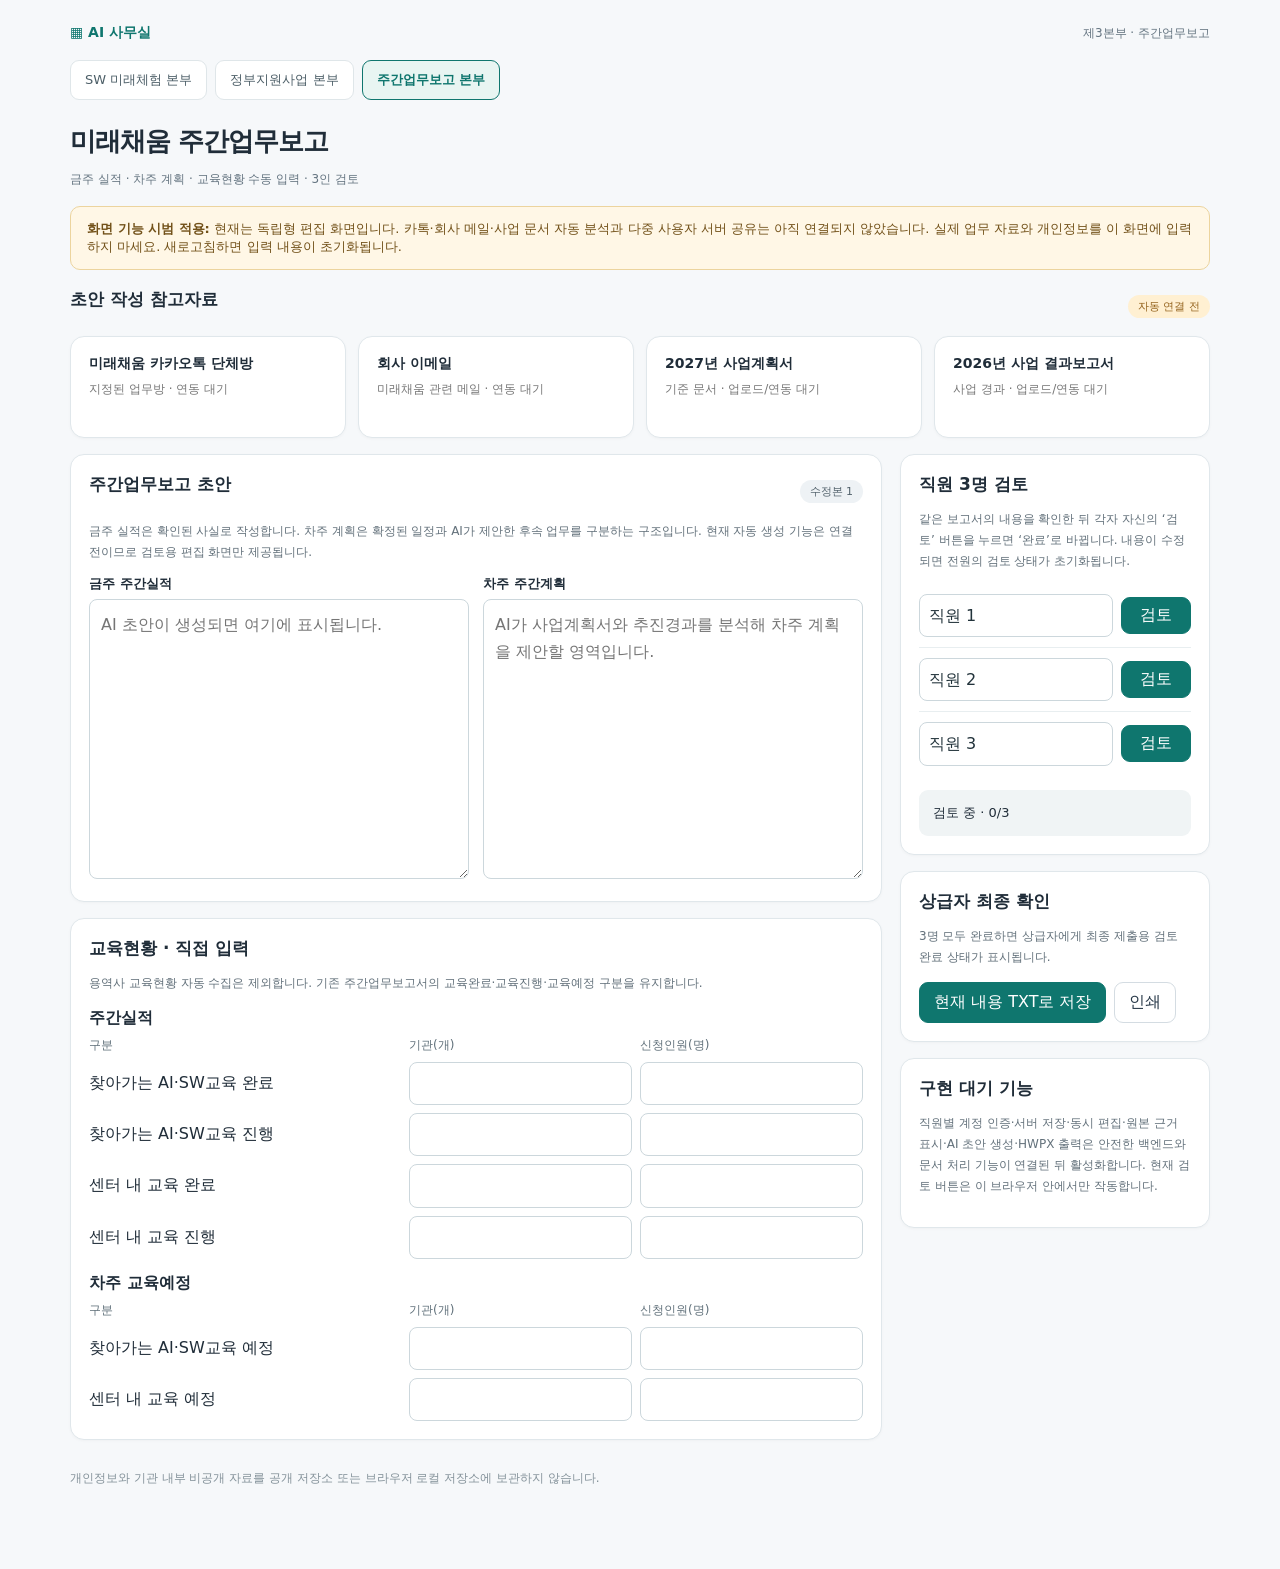
==== weekly-report.html @ 8b521c17 "feat: add isolated weekly reporting division UI with editable draft manual education data and three " ====
<!doctype html>
<html lang="ko"><head><meta charset="utf-8"><meta name="viewport" content="width=device-width,initial-scale=1">
<title>미래채움 주간업무보고 | AI 사무실</title><meta name="robots" content="noindex">
<style>
:root{font-family:system-ui,"Malgun Gothic",sans-serif;color:#202d39;background:#f6f8fa}
*{box-sizing:border-box}body{margin:0}a{color:#11675c;text-decoration:none}button,input,textarea{font:inherit}button{cursor:pointer;border:1px solid #d4dce2;border-radius:9px;padding:9px 14px;background:white;color:#263747}button:hover{border-color:#0f766e}button:disabled{opacity:.45;cursor:not-allowed}.primary{background:#0f766e;color:white;border-color:#0f766e}.wrap{max-width:1180px;margin:auto;padding:24px 20px 70px}.top{display:flex;justify-content:space-between;gap:12px;align-items:center}.brand{font-size:14px;font-weight:800;color:#0f766e}.sub{font-size:12px;color:#647480}.nav{display:flex;gap:8px;flex-wrap:wrap;margin:18px 0 24px}.nav a{padding:10px 14px;border:1px solid #dfe6e9;background:white;border-radius:9px;color:#4c5e67;font-size:13px}.nav a.active{background:#e8f5f2;border-color:#0f766e;color:#0f766e;font-weight:750}h1{font-size:26px;letter-spacing:-.04em;margin:12px 0 5px}h2{font-size:17px;margin:0 0 13px}h3{font-size:14px;margin:0 0 8px}.notice{background:#fff7e6;border:1px solid #ecd49e;padding:13px 16px;border-radius:10px;margin:18px 0;font-size:13px;color:#725119}.cards{display:grid;grid-template-columns:repeat(4,1fr);gap:12px}.card{background:#fff;border:1px solid #e0e7eb;border-radius:14px;padding:18px;margin-bottom:16px;box-shadow:0 1px 3px #15252f08}.source{min-height:102px}.source b{font-size:14px;display:block}.source span{display:block;margin:8px 0 0;color:#777;font-size:12px}.tag{border-radius:99px;font-size:11px;padding:4px 10px;background:#eef2f5;color:#52616b}.tag.wait{background:#fff0d2;color:#94631d}.tag.done{background:#dcf3e8;color:#096742}.title-row{display:flex;align-items:center;justify-content:space-between;gap:10px;margin-bottom:12px}.columns{display:grid;grid-template-columns:minmax(0,1fr) 310px;gap:18px}.editor{display:grid;grid-template-columns:1fr 1fr;gap:14px}.editor label{font-size:13px;font-weight:700;display:block;margin-bottom:6px}.editor textarea{min-height:280px}.editor textarea,.education input,.members input{width:100%;border:1px solid #ccd7dc;background:#fff;border-radius:8px;padding:11px;resize:vertical;color:#22333b;line-height:1.7}.editor textarea:focus,.education input:focus,.members input:focus{outline:2px solid #85c6b8;border-color:#0f766e}.edu-grid{display:grid;grid-template-columns:1.4fr 1fr 1fr;gap:8px;align-items:center}.edu-grid label{font-size:12px;color:#60707a}.education input{padding:7px 9px}.edu-title{font-weight:700;margin:14px 0 8px}.member{display:grid;grid-template-columns:1fr 70px;gap:8px;align-items:center;padding:10px 0;border-bottom:1px solid #e8eef0}.member:last-child{border:0}.member input{padding:7px 9px}.member button{padding:7px 4px}.stat{padding:14px;background:#f0f4f5;border-radius:9px;font-size:13px;margin-top:14px}.stat.done{background:#e6f5ed;color:#096742}.help{font-size:12px;color:#63717b;line-height:1.75}.actions{display:flex;gap:8px;flex-wrap:wrap;margin-top:14px}.footer{font-size:12px;color:#84929a;margin-top:14px}
@media(max-width:850px){.cards{grid-template-columns:repeat(2,1fr)}.columns{grid-template-columns:1fr}}@media(max-width:580px){.wrap{padding:16px 12px}.editor{grid-template-columns:1fr}.top{align-items:flex-start}.cards{grid-template-columns:1fr 1fr}.source{padding:12px;min-height:100px}h1{font-size:23px}}
@media print{.nav,.notice,.actions,.members button,.footer,.source,.source-title{display:none!important}.columns,.editor{display:block}.card{box-shadow:none;break-inside:avoid}.editor textarea{min-height:140px;border:none}.wrap{padding:0}}
</style></head>
<body><main class="wrap">
<div class="top"><div class="brand">▦ AI 사무실</div><span class="sub">제3본부 · 주간업무보고</span></div>
<nav class="nav" aria-label="본부 이동"><a href="./">SW 미래체험 본부</a><a href="./">정부지원사업 본부</a><a class="active" href="./weekly-report.html" aria-current="page">주간업무보고 본부</a></nav>
<h1>미래채움 주간업무보고</h1><p class="sub">금주 실적 · 차주 계획 · 교육현황 수동 입력 · 3인 검토</p>
<div class="notice" role="status"><b>화면 기능 시범 적용:</b> 현재는 독립형 편집 화면입니다. 카톡·회사 메일·사업 문서 자동 분석과 다중 사용자 서버 공유는 아직 연결되지 않았습니다. 실제 업무 자료와 개인정보를 이 화면에 입력하지 마세요. 새로고침하면 입력 내용이 초기화됩니다.</div>
<div class="title-row source-title"><h2>초안 작성 참고자료</h2><span class="tag wait">자동 연결 전</span></div>
<div class="cards" aria-label="초안 참고자료">
<section class="card source"><b>미래채움 카카오톡 단체방</b><span>지정된 업무방 · 연동 대기</span></section>
<section class="card source"><b>회사 이메일</b><span>미래채움 관련 메일 · 연동 대기</span></section>
<section class="card source"><b>2027년 사업계획서</b><span>기준 문서 · 업로드/연동 대기</span></section>
<section class="card source"><b>2026년 사업 결과보고서</b><span>사업 경과 · 업로드/연동 대기</span></section>
</div>
<div class="columns"><section>
<div class="card"><div class="title-row"><h2>주간업무보고 초안</h2><span id="rev" class="tag">수정본 1</span></div>
<p class="help">금주 실적은 확인된 사실로 작성합니다. 차주 계획은 확정된 일정과 AI가 제안한 후속 업무를 구분하는 구조입니다. 현재 자동 생성 기능은 연결 전이므로 검토용 편집 화면만 제공됩니다.</p>
<div class="editor"><div><label for="actual">금주 주간실적</label><textarea id="actual" placeholder="AI 초안이 생성되면 여기에 표시됩니다."></textarea></div><div><label for="planned">차주 주간계획</label><textarea id="planned" placeholder="AI가 사업계획서와 추진경과를 분석해 차주 계획을 제안할 영역입니다."></textarea></div></div>
</div>
<section class="card education"><h2>교육현황 · 직접 입력</h2><p class="help">용역사 교육현황 자동 수집은 제외합니다. 기존 주간업무보고서의 교육완료·교육진행·교육예정 구분을 유지합니다.</p>
<div class="edu-title">주간실적</div><div class="edu-grid"><label>구분</label><label>기관(개)</label><label>신청인원(명)</label>
<div>찾아가는 AI·SW교육 완료</div><input aria-label="찾아가는 교육완료 기관" type="number" min="0"><input aria-label="찾아가는 교육완료 인원" type="number" min="0">
<div>찾아가는 AI·SW교육 진행</div><input aria-label="찾아가는 교육진행 기관" type="number" min="0"><input aria-label="찾아가는 교육진행 인원" type="number" min="0">
<div>센터 내 교육 완료</div><input aria-label="센터 교육완료 기관" type="number" min="0"><input aria-label="센터 교육완료 인원" type="number" min="0">
<div>센터 내 교육 진행</div><input aria-label="센터 교육진행 기관" type="number" min="0"><input aria-label="센터 교육진행 인원" type="number" min="0">
</div><div class="edu-title">차주 교육예정</div><div class="edu-grid"><label>구분</label><label>기관(개)</label><label>신청인원(명)</label>
<div>찾아가는 AI·SW교육 예정</div><input aria-label="찾아가는 교육예정 기관" type="number" min="0"><input aria-label="찾아가는 교육예정 인원" type="number" min="0">
<div>센터 내 교육 예정</div><input aria-label="센터 교육예정 기관" type="number" min="0"><input aria-label="센터 교육예정 인원" type="number" min="0">
</div></section></section>
<aside><section class="card members"><h2>직원 3명 검토</h2><p class="help">같은 보고서의 내용을 확인한 뒤 각자 자신의 ‘검토’ 버튼을 누르면 ‘완료’로 바뀝니다. 내용이 수정되면 전원의 검토 상태가 초기화됩니다.</p><div id="members"></div><div id="summary" class="stat" aria-live="polite">검토 중 · 0/3</div></section>
<section class="card"><h2>상급자 최종 확인</h2><p id="supervisor" class="help">3명 모두 완료하면 ‘최종 제출용 검토 완료’로 표시됩니다.</p><div class="actions"><button id="export" class="primary">현재 내용 TXT로 저장</button><button id="print">인쇄</button></div></section>
<section class="card"><h2>구현 대기 기능</h2><p class="help">직원별 계정 인증·서버 저장·동시 편집·원본 근거 표시·AI 초안 생성·HWPX 출력은 안전한 백엔드와 문서 처리 기능이 연결된 뒤 활성화합니다. 현재 검토 버튼은 이 브라우저 안에서만 작동합니다.</p></section></aside></div><p class="footer">개인정보와 기관 내부 비공개 자료를 공개 저장소 또는 브라우저 로컬 저장소에 보관하지 않습니다.</p></main>
<script>
(function(){
const actual=document.getElementById('actual'),planned=document.getElementById('planned'),members=document.getElementById('members'),summary=document.getElementById('summary'),sup=document.getElementById('supervisor'),rev=document.getElementById('rev');
const people=[{name:'직원 1',done:false},{name:'직원 2',done:false},{name:'직원 3',done:false}];let revision=1;
function status(){const count=people.filter(p=>p.done).length;summary.textContent=count===3?'전원 검토 완료 · 3/3':'검토 중 · '+count+'/3';summary.className='stat'+(count===3?' done':'');sup.textContent=count===3?'최종 제출용 검토 완료 — 직원 3명이 현재 보고서 내용을 확인했습니다.':'3명 모두 완료하면 상급자에게 최종 제출용 검토 완료 상태가 표시됩니다.';}
function render(){members.replaceChildren();people.forEach((p,i)=>{const row=document.createElement('div');row.className='member';const field=document.createElement('input');field.type='text';field.value=p.name;field.setAttribute('aria-label','직원 '+(i+1)+' 이름');field.maxLength=40;field.addEventListener('input',()=>p.name=field.value);const btn=document.createElement('button');btn.textContent=p.done?'완료':'검토';btn.className=p.done?'':'primary';btn.setAttribute('aria-label',p.name+' '+(p.done?'완료':'검토'));btn.onclick=()=>{p.done=!p.done;render()};row.append(field,btn);members.append(row)});status()}
function changed(){revision+=1;rev.textContent='수정본 '+revision;people.forEach(p=>p.done=false);render()}
[actual,planned,...document.querySelectorAll('.education input')].forEach(el=>el.addEventListener('input',changed));
document.getElementById('print').onclick=()=>window.print();
document.getElementById('export').onclick=()=>{const inputs=[...document.querySelectorAll('.education input')];const content=['미래채움 주간업무보고','금주 주간실적',actual.value,'차주 주간계획',planned.value,'교육현황 (수동 입력)',...inputs.map(el=>el.getAttribute('aria-label')+': '+(el.value||'미입력')),'검토 현황',...people.map(p=>p.name+': '+(p.done?'완료':'검토 전'))].join('\n');const blob=new Blob([content],{type:'text/plain;charset=utf-8'}),url=URL.createObjectURL(blob),a=document.createElement('a');a.href=url;a.download='미래채움_주간업무보고_검토본.txt';a.click();setTimeout(()=>URL.revokeObjectURL(url),1000)};
render();
})();
</script></body></html>
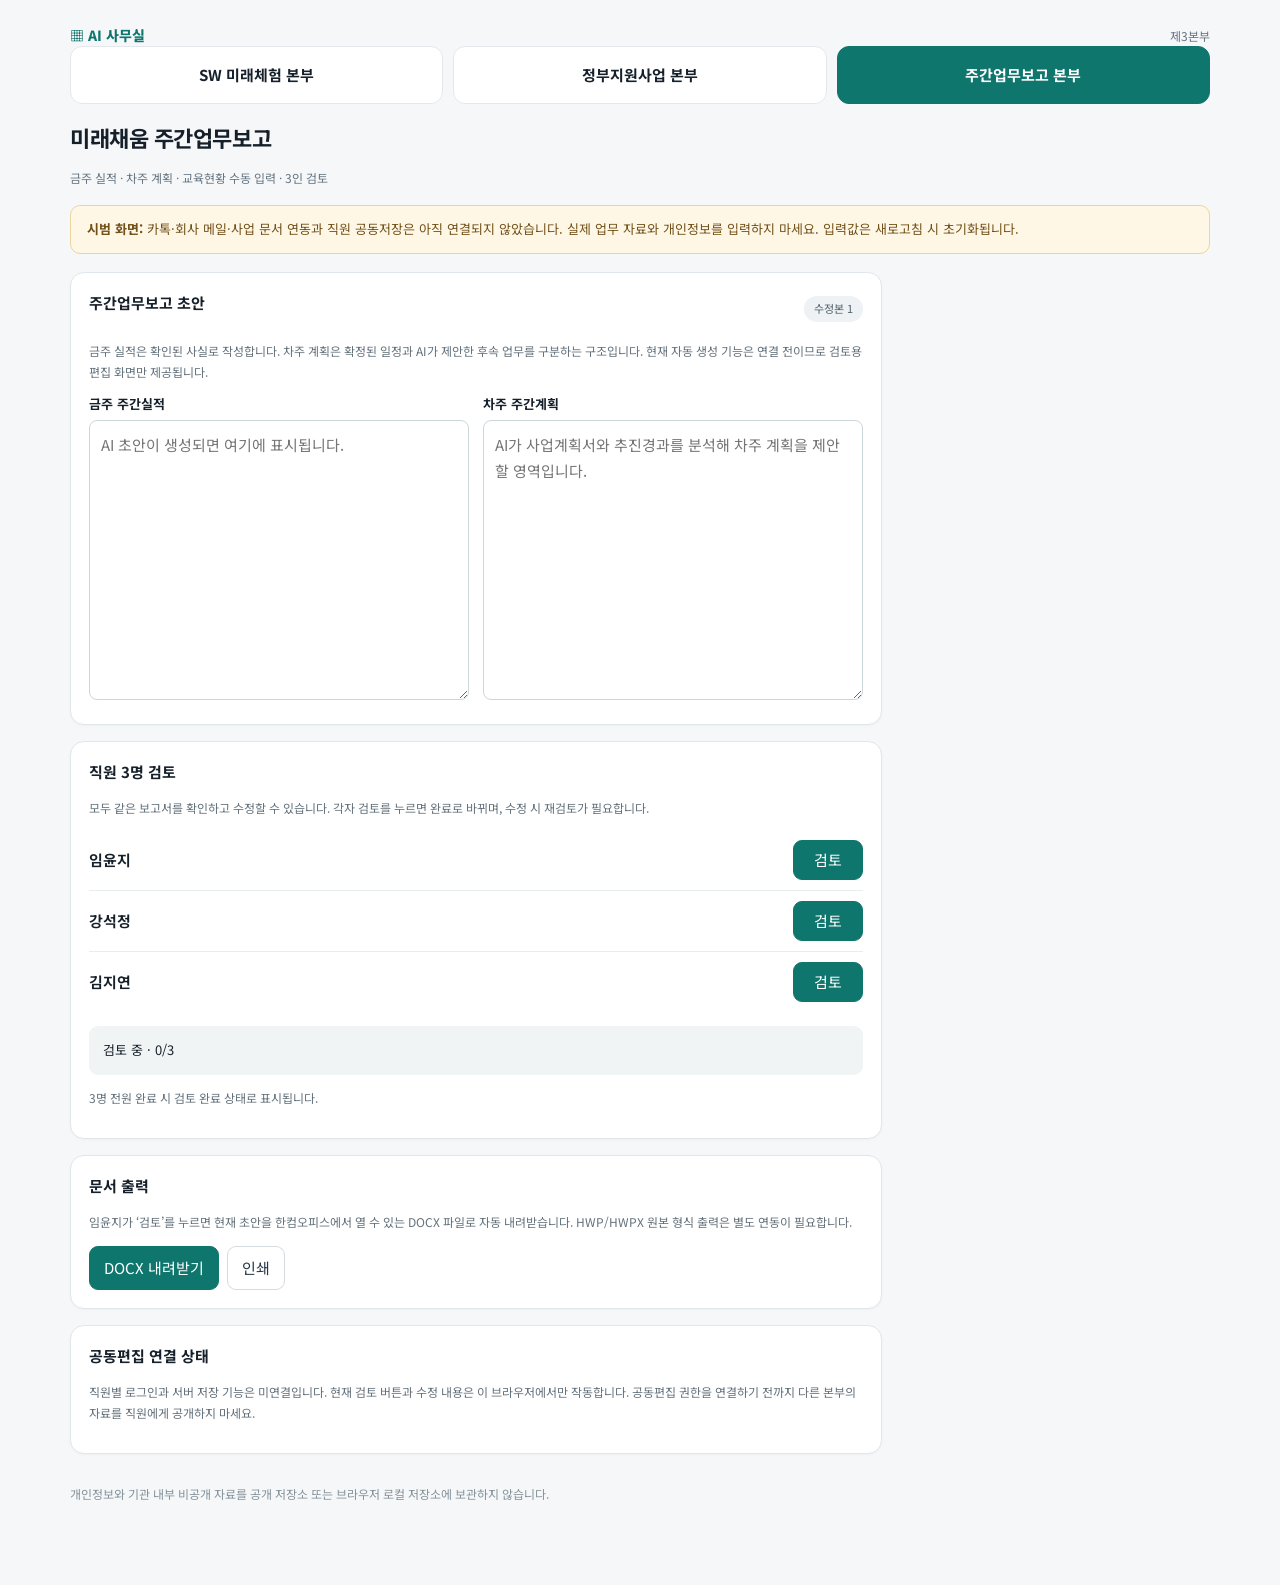
==== commit 9756045e: "style: align weekly division typography/navigation with AI office and simplify editor reviews" ====
--- a/weekly-report.html
+++ b/weekly-report.html
@@ -1,52 +1,37 @@
 <!doctype html>
 <html lang="ko"><head><meta charset="utf-8"><meta name="viewport" content="width=device-width,initial-scale=1">
-<title>미래채움 주간업무보고 | AI 사무실</title><meta name="robots" content="noindex">
-<style>
-:root{font-family:system-ui,"Malgun Gothic",sans-serif;color:#202d39;background:#f6f8fa}
-*{box-sizing:border-box}body{margin:0}a{color:#11675c;text-decoration:none}button,input,textarea{font:inherit}button{cursor:pointer;border:1px solid #d4dce2;border-radius:9px;padding:9px 14px;background:white;color:#263747}button:hover{border-color:#0f766e}button:disabled{opacity:.45;cursor:not-allowed}.primary{background:#0f766e;color:white;border-color:#0f766e}.wrap{max-width:1180px;margin:auto;padding:24px 20px 70px}.top{display:flex;justify-content:space-between;gap:12px;align-items:center}.brand{font-size:14px;font-weight:800;color:#0f766e}.sub{font-size:12px;color:#647480}.nav{display:flex;gap:8px;flex-wrap:wrap;margin:18px 0 24px}.nav a{padding:10px 14px;border:1px solid #dfe6e9;background:white;border-radius:9px;color:#4c5e67;font-size:13px}.nav a.active{background:#e8f5f2;border-color:#0f766e;color:#0f766e;font-weight:750}h1{font-size:26px;letter-spacing:-.04em;margin:12px 0 5px}h2{font-size:17px;margin:0 0 13px}h3{font-size:14px;margin:0 0 8px}.notice{background:#fff7e6;border:1px solid #ecd49e;padding:13px 16px;border-radius:10px;margin:18px 0;font-size:13px;color:#725119}.cards{display:grid;grid-template-columns:repeat(4,1fr);gap:12px}.card{background:#fff;border:1px solid #e0e7eb;border-radius:14px;padding:18px;margin-bottom:16px;box-shadow:0 1px 3px #15252f08}.source{min-height:102px}.source b{font-size:14px;display:block}.source span{display:block;margin:8px 0 0;color:#777;font-size:12px}.tag{border-radius:99px;font-size:11px;padding:4px 10px;background:#eef2f5;color:#52616b}.tag.wait{background:#fff0d2;color:#94631d}.tag.done{background:#dcf3e8;color:#096742}.title-row{display:flex;align-items:center;justify-content:space-between;gap:10px;margin-bottom:12px}.columns{display:grid;grid-template-columns:minmax(0,1fr) 310px;gap:18px}.editor{display:grid;grid-template-columns:1fr 1fr;gap:14px}.editor label{font-size:13px;font-weight:700;display:block;margin-bottom:6px}.editor textarea{min-height:280px}.editor textarea,.education input,.members input{width:100%;border:1px solid #ccd7dc;background:#fff;border-radius:8px;padding:11px;resize:vertical;color:#22333b;line-height:1.7}.editor textarea:focus,.education input:focus,.members input:focus{outline:2px solid #85c6b8;border-color:#0f766e}.edu-grid{display:grid;grid-template-columns:1.4fr 1fr 1fr;gap:8px;align-items:center}.edu-grid label{font-size:12px;color:#60707a}.education input{padding:7px 9px}.edu-title{font-weight:700;margin:14px 0 8px}.member{display:grid;grid-template-columns:1fr 70px;gap:8px;align-items:center;padding:10px 0;border-bottom:1px solid #e8eef0}.member:last-child{border:0}.member input{padding:7px 9px}.member button{padding:7px 4px}.stat{padding:14px;background:#f0f4f5;border-radius:9px;font-size:13px;margin-top:14px}.stat.done{background:#e6f5ed;color:#096742}.help{font-size:12px;color:#63717b;line-height:1.75}.actions{display:flex;gap:8px;flex-wrap:wrap;margin-top:14px}.footer{font-size:12px;color:#84929a;margin-top:14px}
-@media(max-width:850px){.cards{grid-template-columns:repeat(2,1fr)}.columns{grid-template-columns:1fr}}@media(max-width:580px){.wrap{padding:16px 12px}.editor{grid-template-columns:1fr}.top{align-items:flex-start}.cards{grid-template-columns:1fr 1fr}.source{padding:12px;min-height:100px}h1{font-size:23px}}
+<title>미래채움 주간업무보고 | AI 사무실</title><link href="https://fonts.googleapis.com/css2?family=Noto+Sans+KR:wght@400;500;700&display=swap" rel="stylesheet"><meta name="robots" content="noindex">
+<link rel="stylesheet" href="office-layout.css?v=1"><link rel="stylesheet" href="government-office.css?v=2"><style>
+:root{font-family:"Noto Sans KR",system-ui,"Malgun Gothic",sans-serif;color:var(--ink,#16202a);background:var(--bg,#f6f7f9);--bg:#f6f7f9;--card:#fff;--ink:#16202a;--mute:#66727f;--line:#e4e8ec;--acc:#0f766e;--acc-ink:#fff}
+*{box-sizing:border-box}body{margin:0;font:15px/1.6 "Noto Sans KR",system-ui,sans-serif;background:var(--bg)}a{color:#11675c;text-decoration:none}button,input,textarea{font:inherit}button{cursor:pointer;border:1px solid #d4dce2;border-radius:9px;padding:9px 14px;background:white;color:#263747}button:hover{border-color:#0f766e}button:disabled{opacity:.45;cursor:not-allowed}.primary{background:#0f766e;color:white;border-color:#0f766e}.wrap{max-width:1180px;margin:auto;padding:24px 20px 70px}.top{display:flex;justify-content:space-between;gap:12px;align-items:center}.brand{font-size:14px;font-weight:800;color:#0f766e}.sub{font-size:12px;color:#647480}.division-nav{display:grid;grid-template-columns:repeat(3,minmax(0,1fr));gap:10px;margin:0 0 16px}.division-button{display:flex;align-items:center;justify-content:center;text-align:center;padding:16px 8px;border:1px solid var(--line);border-radius:12px;background:var(--card);color:var(--ink);font-size:15px;font-weight:700;text-decoration:none;min-height:56px}.division-button.is-active{background:var(--acc);border-color:var(--acc);color:var(--acc-ink)}h1{font-size:22px;letter-spacing:-.02em;margin:12px 0 5px}h2{font-size:15px;margin:0 0 13px}h3{font-size:14px;margin:0 0 8px}.notice{background:#fff7e6;border:1px solid #ecd49e;padding:13px 16px;border-radius:10px;margin:18px 0;font-size:13px;color:#725119}.cards{display:grid;grid-template-columns:repeat(4,1fr);gap:12px}.card{background:#fff;border:1px solid #e0e7eb;border-radius:14px;padding:18px;margin-bottom:16px;box-shadow:0 1px 3px #15252f08}.source{min-height:102px}.source b{font-size:14px;display:block}.source span{display:block;margin:8px 0 0;color:#777;font-size:12px}.tag{border-radius:99px;font-size:11px;padding:4px 10px;background:#eef2f5;color:#52616b}.tag.wait{background:#fff0d2;color:#94631d}.tag.done{background:#dcf3e8;color:#096742}.title-row{display:flex;align-items:center;justify-content:space-between;gap:10px;margin-bottom:12px}.columns{display:grid;grid-template-columns:minmax(0,1fr) 310px;gap:18px}.editor{display:grid;grid-template-columns:1fr 1fr;gap:14px}.editor label{font-size:13px;font-weight:700;display:block;margin-bottom:6px}.editor textarea{min-height:280px}.editor textarea,.education input,.members input{width:100%;border:1px solid #ccd7dc;background:#fff;border-radius:8px;padding:11px;resize:vertical;color:#22333b;line-height:1.7}.editor textarea:focus,.education input:focus,.members input:focus{outline:2px solid #85c6b8;border-color:#0f766e}.edu-grid{display:grid;grid-template-columns:1.4fr 1fr 1fr;gap:8px;align-items:center}.edu-grid label{font-size:12px;color:#60707a}.education input{padding:7px 9px}.edu-title{font-weight:700;margin:14px 0 8px}.member{display:grid;grid-template-columns:1fr 70px;gap:8px;align-items:center;padding:10px 0;border-bottom:1px solid #e8eef0}.member:last-child{border:0}.member input{padding:7px 9px}.member button{padding:7px 4px}.stat{padding:14px;background:#f0f4f5;border-radius:9px;font-size:13px;margin-top:14px}.stat.done{background:#e6f5ed;color:#096742}.help{font-size:12px;color:#63717b;line-height:1.75}.actions{display:flex;gap:8px;flex-wrap:wrap;margin-top:14px}.footer{font-size:12px;color:#84929a;margin-top:14px}
+@media(max-width:850px){.cards{grid-template-columns:repeat(2,1fr)}.columns{grid-template-columns:1fr}}@media(max-width:580px){.division-button{font-size:12px;padding:10px 4px;min-height:50px}.wrap{padding:16px 12px}.editor{grid-template-columns:1fr}.top{align-items:flex-start}.cards{grid-template-columns:1fr 1fr}.source{padding:12px;min-height:100px}h1{font-size:23px}}
 @media print{.nav,.notice,.actions,.members button,.footer,.source,.source-title{display:none!important}.columns,.editor{display:block}.card{box-shadow:none;break-inside:avoid}.editor textarea{min-height:140px;border:none}.wrap{padding:0}}
 </style></head>
 <body><main class="wrap">
-<div class="top"><div class="brand">▦ AI 사무실</div><span class="sub">제3본부 · 주간업무보고</span></div>
-<nav class="nav" aria-label="본부 이동"><a href="./">SW 미래체험 본부</a><a href="./">정부지원사업 본부</a><a class="active" href="./weekly-report.html" aria-current="page">주간업무보고 본부</a></nav>
+<div class="top"><div class="brand">▦ AI 사무실</div><span class="sub">제3본부</span></div>
+<nav class="division-nav" aria-label="본부 선택"><a class="division-button" href="./?division=sw">SW 미래체험 본부</a><a class="division-button" href="./?division=government">정부지원사업 본부</a><a class="division-button is-active" href="./weekly-report.html" aria-current="page">주간업무보고 본부</a></nav>
 <h1>미래채움 주간업무보고</h1><p class="sub">금주 실적 · 차주 계획 · 교육현황 수동 입력 · 3인 검토</p>
-<div class="notice" role="status"><b>화면 기능 시범 적용:</b> 현재는 독립형 편집 화면입니다. 카톡·회사 메일·사업 문서 자동 분석과 다중 사용자 서버 공유는 아직 연결되지 않았습니다. 실제 업무 자료와 개인정보를 이 화면에 입력하지 마세요. 새로고침하면 입력 내용이 초기화됩니다.</div>
-<div class="title-row source-title"><h2>초안 작성 참고자료</h2><span class="tag wait">자동 연결 전</span></div>
-<div class="cards" aria-label="초안 참고자료">
-<section class="card source"><b>미래채움 카카오톡 단체방</b><span>지정된 업무방 · 연동 대기</span></section>
-<section class="card source"><b>회사 이메일</b><span>미래채움 관련 메일 · 연동 대기</span></section>
-<section class="card source"><b>2027년 사업계획서</b><span>기준 문서 · 업로드/연동 대기</span></section>
-<section class="card source"><b>2026년 사업 결과보고서</b><span>사업 경과 · 업로드/연동 대기</span></section>
-</div>
+<div class="notice" role="status"><b>시범 화면:</b> 카톡·회사 메일·사업 문서 연동과 직원 공동저장은 아직 연결되지 않았습니다. 실제 업무 자료와 개인정보를 입력하지 마세요. 입력값은 새로고침 시 초기화됩니다.</div>
 <div class="columns"><section>
 <div class="card"><div class="title-row"><h2>주간업무보고 초안</h2><span id="rev" class="tag">수정본 1</span></div>
 <p class="help">금주 실적은 확인된 사실로 작성합니다. 차주 계획은 확정된 일정과 AI가 제안한 후속 업무를 구분하는 구조입니다. 현재 자동 생성 기능은 연결 전이므로 검토용 편집 화면만 제공됩니다.</p>
 <div class="editor"><div><label for="actual">금주 주간실적</label><textarea id="actual" placeholder="AI 초안이 생성되면 여기에 표시됩니다."></textarea></div><div><label for="planned">차주 주간계획</label><textarea id="planned" placeholder="AI가 사업계획서와 추진경과를 분석해 차주 계획을 제안할 영역입니다."></textarea></div></div>
 </div>
-<section class="card education"><h2>교육현황 · 직접 입력</h2><p class="help">용역사 교육현황 자동 수집은 제외합니다. 기존 주간업무보고서의 교육완료·교육진행·교육예정 구분을 유지합니다.</p>
-<div class="edu-title">주간실적</div><div class="edu-grid"><label>구분</label><label>기관(개)</label><label>신청인원(명)</label>
-<div>찾아가는 AI·SW교육 완료</div><input aria-label="찾아가는 교육완료 기관" type="number" min="0"><input aria-label="찾아가는 교육완료 인원" type="number" min="0">
-<div>찾아가는 AI·SW교육 진행</div><input aria-label="찾아가는 교육진행 기관" type="number" min="0"><input aria-label="찾아가는 교육진행 인원" type="number" min="0">
-<div>센터 내 교육 완료</div><input aria-label="센터 교육완료 기관" type="number" min="0"><input aria-label="센터 교육완료 인원" type="number" min="0">
-<div>센터 내 교육 진행</div><input aria-label="센터 교육진행 기관" type="number" min="0"><input aria-label="센터 교육진행 인원" type="number" min="0">
-</div><div class="edu-title">차주 교육예정</div><div class="edu-grid"><label>구분</label><label>기관(개)</label><label>신청인원(명)</label>
-<div>찾아가는 AI·SW교육 예정</div><input aria-label="찾아가는 교육예정 기관" type="number" min="0"><input aria-label="찾아가는 교육예정 인원" type="number" min="0">
-<div>센터 내 교육 예정</div><input aria-label="센터 교육예정 기관" type="number" min="0"><input aria-label="센터 교육예정 인원" type="number" min="0">
-</div></section></section>
-<aside><section class="card members"><h2>직원 3명 검토</h2><p class="help">같은 보고서의 내용을 확인한 뒤 각자 자신의 ‘검토’ 버튼을 누르면 ‘완료’로 바뀝니다. 내용이 수정되면 전원의 검토 상태가 초기화됩니다.</p><div id="members"></div><div id="summary" class="stat" aria-live="polite">검토 중 · 0/3</div></section>
-<section class="card"><h2>상급자 최종 확인</h2><p id="supervisor" class="help">3명 모두 완료하면 ‘최종 제출용 검토 완료’로 표시됩니다.</p><div class="actions"><button id="export" class="primary">현재 내용 TXT로 저장</button><button id="print">인쇄</button></div></section>
-<section class="card"><h2>구현 대기 기능</h2><p class="help">직원별 계정 인증·서버 저장·동시 편집·원본 근거 표시·AI 초안 생성·HWPX 출력은 안전한 백엔드와 문서 처리 기능이 연결된 뒤 활성화합니다. 현재 검토 버튼은 이 브라우저 안에서만 작동합니다.</p></section></aside></div><p class="footer">개인정보와 기관 내부 비공개 자료를 공개 저장소 또는 브라우저 로컬 저장소에 보관하지 않습니다.</p></main>
+
+<aside><section class="card members"><h2>직원 3명 검토</h2><p class="help">모두 같은 보고서를 확인하고 수정할 수 있습니다. 각자 검토를 누르면 완료로 바뀌며, 수정 시 재검토가 필요합니다.</p><div id="members"></div><div id="summary" class="stat" aria-live="polite">검토 중 · 0/3</div><p class="help">3명 전원 완료 시 검토 완료 상태로 표시됩니다.</p></section>
+<section class="card"><h2>문서 출력</h2><p class="help">임윤지가 ‘검토’를 누르면 현재 초안을 한컴오피스에서 열 수 있는 DOCX 파일로 자동 내려받습니다. HWP/HWPX 원본 형식 출력은 별도 연동이 필요합니다.</p><div class="actions"><button id="export" class="primary">DOCX 내려받기</button><button id="print">인쇄</button></div></section>
+<section class="card"><h2>공동편집 연결 상태</h2><p class="help">직원별 로그인과 서버 저장 기능은 미연결입니다. 현재 검토 버튼과 수정 내용은 이 브라우저에서만 작동합니다. 공동편집 권한을 연결하기 전까지 다른 본부의 자료를 직원에게 공개하지 마세요.</p></section></aside></div><p class="footer">개인정보와 기관 내부 비공개 자료를 공개 저장소 또는 브라우저 로컬 저장소에 보관하지 않습니다.</p></main>
+<script src="document-export.js?v=1"></script>
 <script>
 (function(){
-const actual=document.getElementById('actual'),planned=document.getElementById('planned'),members=document.getElementById('members'),summary=document.getElementById('summary'),sup=document.getElementById('supervisor'),rev=document.getElementById('rev');
-const people=[{name:'직원 1',done:false},{name:'직원 2',done:false},{name:'직원 3',done:false}];let revision=1;
-function status(){const count=people.filter(p=>p.done).length;summary.textContent=count===3?'전원 검토 완료 · 3/3':'검토 중 · '+count+'/3';summary.className='stat'+(count===3?' done':'');sup.textContent=count===3?'최종 제출용 검토 완료 — 직원 3명이 현재 보고서 내용을 확인했습니다.':'3명 모두 완료하면 상급자에게 최종 제출용 검토 완료 상태가 표시됩니다.';}
-function render(){members.replaceChildren();people.forEach((p,i)=>{const row=document.createElement('div');row.className='member';const field=document.createElement('input');field.type='text';field.value=p.name;field.setAttribute('aria-label','직원 '+(i+1)+' 이름');field.maxLength=40;field.addEventListener('input',()=>p.name=field.value);const btn=document.createElement('button');btn.textContent=p.done?'완료':'검토';btn.className=p.done?'':'primary';btn.setAttribute('aria-label',p.name+' '+(p.done?'완료':'검토'));btn.onclick=()=>{p.done=!p.done;render()};row.append(field,btn);members.append(row)});status()}
-function changed(){revision+=1;rev.textContent='수정본 '+revision;people.forEach(p=>p.done=false);render()}
-[actual,planned,...document.querySelectorAll('.education input')].forEach(el=>el.addEventListener('input',changed));
-document.getElementById('print').onclick=()=>window.print();
-document.getElementById('export').onclick=()=>{const inputs=[...document.querySelectorAll('.education input')];const content=['미래채움 주간업무보고','금주 주간실적',actual.value,'차주 주간계획',planned.value,'교육현황 (수동 입력)',...inputs.map(el=>el.getAttribute('aria-label')+': '+(el.value||'미입력')),'검토 현황',...people.map(p=>p.name+': '+(p.done?'완료':'검토 전'))].join('\n');const blob=new Blob([content],{type:'text/plain;charset=utf-8'}),url=URL.createObjectURL(blob),a=document.createElement('a');a.href=url;a.download='미래채움_주간업무보고_검토본.txt';a.click();setTimeout(()=>URL.revokeObjectURL(url),1000)};
-render();
+const actual=document.getElementById('actual'),planned=document.getElementById('planned'),members=document.getElementById('members'),summary=document.getElementById('summary'),rev=document.getElementById('rev');
+const people=[{name:'임윤지',done:false},{name:'강석정',done:false},{name:'김지연',done:false}];let revision=1;
+function text(){return ['# 소프트웨어(SW) 미래채움사업 주간업무보고','## 주간실적',actual.value||'(미작성)','## 차주 주간계획',planned.value||'(미작성)'].join('\n\n')}
+function download(){if(!window.AIOfficeDocuments){alert('문서 내보내기 기능을 불러오지 못했습니다.');return}try{window.AIOfficeDocuments.downloadDocx(text(),'미래채움_주간업무보고_검토본')}catch(e){alert('문서 생성 실패: '+e.message)}}
+function status(){const count=people.filter(p=>p.done).length;summary.textContent=count===3?'전원 검토 완료 · 3/3':'검토 중 · '+count+'/3';summary.className='stat'+(count===3?' done':'');}
+function render(){members.replaceChildren();people.forEach((p,i)=>{const row=document.createElement('div');row.className='member';const field=document.createElement('span');field.textContent=p.name;field.style.fontWeight='650';const btn=document.createElement('button');btn.textContent=p.done?'완료':'검토';btn.className=p.done?'':'primary';btn.setAttribute('aria-label',p.name+' '+(p.done?'완료':'검토'));btn.onclick=()=>{p.done=!p.done;render();if(i===0&&p.done)download()};row.append(field,btn);members.append(row)});status()}
+function changed(){revision++;rev.textContent='수정본 '+revision;people.forEach(p=>p.done=false);render()}
+[actual,planned].forEach(el=>el.addEventListener('input',changed));
+document.getElementById('print').onclick=()=>window.print();document.getElementById('export').onclick=download;render();
 })();
 </script></body></html>
--- a/office-layout.css
+++ b/office-layout.css
@@ -0,0 +1,110 @@
+.office-layout {
+  --accent: #2c5191;
+  --tint: #eaf0fa;
+  --deep: #213e6d;
+  --acc: var(--accent);
+  --accsoft: var(--tint);
+  --acc-ink: white;
+  max-width: 1136px;
+  padding: 18px clamp(16px, 3.5vw, 48px) 60px;
+  overflow-wrap: anywhere;
+}
+.gov-office.office-layout { --accent: #116154; --tint: #e5f2ed; --deep: #194d44; }
+.office-layout h1, .office-layout h2, .office-layout h3 { word-break: keep-all; }
+.office-layout small { color: var(--mute); font-size: 12px; }
+.office-header { margin: 0 0 6px; }
+.office-brand-row, .office-heading-row, .panel-heading, .report-line, .office-brand, .office-tools, .office-pc {
+  display: flex; align-items: center; gap: 10px;
+}
+.office-brand-row, .office-heading-row, .panel-heading, .report-line { justify-content: space-between; }
+.office-brand { font-size: 15px; font-weight: 700; letter-spacing: -.035em; }
+.office-mark { display: grid; place-items: center; width: 27px; height: 27px; background: var(--deep); color: white; border-radius: 7px; font-size: 20px; line-height: 1; }
+.office-tools { gap: 4px; }
+.office-tools > button, .office-tools summary, .office-formats summary {
+  display: flex; align-items: center; cursor: pointer; list-style: none; background: transparent;
+  border: 0; color: var(--mute); font-size: 13px; padding: 8px 10px; min-height: 42px;
+}
+.office-layout summary::-webkit-details-marker { display: none; }
+.office-tools summary::after, .office-formats summary::after { content: "⌄"; padding-left: 5px; }
+.office-options { position: relative; }
+.office-options-list {
+  position: absolute; z-index: 10; right: 0; top: 100%; min-width: 150px; padding: 6px; display: grid;
+  background: var(--card); box-shadow: 0 6px 18px #182b3f1a; border: 1px solid var(--line); border-radius: 10px;
+}
+.office-options-list button, .office-options-list a { border: 0; text-decoration: none; text-align: left; padding: 9px 12px; color: var(--ink); font: inherit; }
+.office-layout .division-nav { max-width: 440px; gap: 3px; padding: 4px; background: var(--line); border-radius: 12px; margin: 13px 0 19px; }
+.office-layout .division-button { padding: 8px 10px; font-size: 14px; border: 1px solid transparent; background: transparent; color: var(--mute); min-height: 42px; }
+.office-layout .division-button.is-active { border-color: var(--line); background: var(--card); color: var(--accent); box-shadow: 0 1px 3px #16202a16; }
+.office-heading-row h1 { font-size: clamp(24px, 3vw, 32px); line-height: 1.3; letter-spacing: -.055em; }
+.office-pc { color: var(--mute); font-size: 12px; text-decoration: none; white-space: nowrap; gap: 6px; min-height: 40px; }
+.office-pc i { width: 8px; height: 8px; border-radius: 50%; background: #ad7b34; }
+.office-pc i.ready { background: #3b8764; }
+.office-tabs, .office-filter { display: flex; flex-wrap: wrap; }
+.office-tabs { gap: 4px 20px; border-bottom: 1px solid var(--line); margin-bottom: 22px; }
+.office-tabs button { padding: 12px 6px; color: var(--mute); border: 0; border-bottom: 3px solid transparent; border-radius: 0; background: transparent; font-weight: 600; }
+.office-tabs button.selected { color: var(--accent); border-bottom-color: var(--accent); }
+.office-filter { gap: 6px; margin: 0 0 15px; }
+.office-filter button { color: var(--mute); padding: 6px 13px; border-radius: 18px; font-size: 13px; }
+.office-filter .selected { color: var(--accent); background: var(--tint); border-color: var(--accent); }
+.office-home-grid { display: grid; align-items: start; grid-template-columns: minmax(0,1.52fr) minmax(0,1fr); gap: 20px; }
+.office-stack { display: grid; min-width: 0; gap: 16px; }
+.office-panel, .decision-panel, .office-layout .card { min-width: 0; border-radius: 14px; padding: clamp(18px, 2.4vw, 28px); }
+.office-panel { background: var(--card); border: 1px solid var(--line); }
+.panel-heading { flex-wrap: wrap; margin-bottom: 14px; gap: 4px 12px; }
+.panel-heading h2, .office-layout .card h2 { font-size: 18px; letter-spacing: -.045em; margin: 0; }
+.office-panel p, .office-layout .card p { margin: 6px 0 12px; }
+.office-layout .office-link { border: 0; background: transparent; color: var(--accent); padding: 4px 0; font-size: 13px; font-weight: 600; }
+.office-link::after { content: " ›"; }
+.decision-panel { background: var(--deep); color: #fff; }
+.decision-label { display: flex; flex-wrap: wrap; gap: 12px; align-items: baseline; font-size: 13px; }
+.decision-label span { opacity: .82; font-variant-numeric: tabular-nums; }
+.decision-panel h2 { font-size: clamp(22px, 2.5vw, 29px); letter-spacing: -.055em; margin: 10px 0 16px; }
+.short-list { padding-left: 20px; margin: 0 0 12px; }
+.decision-action { font-size: 14px; font-weight: 700; border: 0; color: #203e6c; background: white; }
+.report-line, .list-row { border-top: 1px solid var(--line); padding: 12px 0; }
+.report-line h3, .grant-row strong { font-size: 15px; }
+.report-line small { display: block; margin-top: 2px; }
+.report-line > :last-child { flex-shrink: 0; }
+.neutral-tag, .deadline-tag { padding: 3px 8px; color: var(--mute); background: var(--bg); font-size: 12px; border-radius: 5px; }
+.deadline-tag { color: var(--accent); background: var(--tint); white-space: nowrap; }
+.grant-priority { border-top: 4px solid var(--deep); }
+.grant-row { display: grid; grid-template-columns: minmax(0,1fr) auto; gap: 2px 10px; text-align: left; padding: 13px 0; width: 100%; border: 0; border-top: 1px solid var(--line); border-radius: 0; background: none; }
+.grant-row strong { grid-column: 1; } .grant-row small { grid-column: 1; } .grant-row span { grid-row: 1/3; grid-column: 2; align-self: center; }
+.application-counts { display: grid; grid-template-columns: 1fr 1fr; background: var(--tint); border-radius: 9px; }
+.application-counts button { display: grid; padding: 11px; background: transparent; border: 0; color: var(--accent); }
+.application-counts strong { font-size: 25px; font-variant-numeric: tabular-nums; } .application-counts span { font-size: 12px; }
+.report-download { display: flex; flex-wrap: wrap; align-items: center; justify-content: space-between; border-top: 1px solid var(--line); padding-top: 12px; gap: 4px; }
+.office-downloads { display: flex; gap: 5px 12px; align-items: flex-start; flex-wrap: wrap; }
+.download-main { color: var(--accent); font-weight: 700; background: var(--tint); border-color: transparent; }
+.download-main:disabled { opacity: .85; color: var(--mute); background: var(--bg); }
+.office-formats > div { display: flex; flex-wrap: wrap; gap: 6px; }
+.office-formats > div button { font-size: 13px; }
+.office-empty { padding: 15px 0; color: var(--mute); }
+.office-reading { margin-top: 14px; background: var(--card); border-top: 1px solid var(--line); padding: 12px 0 4px; max-width: 86ch; }
+.office-layout .doc-title { margin: 14px 0; font-size: 18px; }
+.office-field { display: block; margin: 12px 0; font-weight: 600; font-size: 14px; }
+.office-field input,.office-field textarea { font-weight: 400; }
+.office-layout .office-disclosure { border-top: 1px solid var(--line); margin: 10px 0; padding: 8px 0; }
+.office-disclosure > summary { cursor: pointer; padding: 6px 0; color: var(--accent); }
+.office-approval fieldset { border: 0; margin: 12px 0; padding: 0; }
+.office-approval legend { margin-bottom: 8px; font-weight: 600; } .office-approval .pick { margin: 6px 0; } .office-approval .pick small { display: block; }
+.office-revision { border-top: 1px solid var(--line); margin-top: 20px; padding-top: 6px; }
+.list-row { display: flex; gap: 10px; align-items: baseline; flex-wrap: wrap; } .list-row strong { flex: 1; }
+.office-stages { display: flex; flex-wrap: wrap; gap: 6px; } .office-stages span { background: var(--tint); padding: 5px 8px; font-size: 13px; border-radius: 5px; }
+.office-layout .gov-report-paper { max-width: none; color: var(--ink); background: var(--card); }
+@media (prefers-color-scheme: dark) {
+  .sw-layout { --accent: #a9c9ff; --tint: #1d324b; --acc-ink: #13283f; }
+  .gov-office.office-layout { --accent: #87d7bf; --tint: #203b35; --acc-ink: #122b24; }
+  .office-layout .gov-report-paper { --ink: #e8edf1; --mute: #abb7c0; --line: #38434b; --card: #161d23; }
+}
+@media (max-width: 720px) {
+  .office-layout { padding: 10px 14px 36px; }
+  .office-home-grid { grid-template-columns: minmax(0,1fr); gap: 12px; }
+  .office-stack { gap: 12px; } .office-layout .division-nav { max-width: none; margin: 7px 0 12px; }
+  .office-tabs { display: grid; grid-template-columns: repeat(4,minmax(0,1fr)); gap: 0; margin-bottom: 14px; }
+  .office-tabs button { padding: 10px 1px; font-size: 14px; white-space: nowrap; }
+  .office-tools button,.office-tools summary,.office-layout button:not(.chip) { min-height: 44px; }
+  .office-layout .gov-grants { grid-template-columns: minmax(0,1fr); }
+  .office-panel, .decision-panel, .office-layout .card { padding: 16px; }
+  .office-layout .gov-report-paper { padding: 14px; } .office-reading { max-width: 100%; }
+}
--- a/government-office.css
+++ b/government-office.css
@@ -0,0 +1,3 @@
+.gov-office{padding-bottom:40px}.gov-eyebrow{font-size:11px;font-weight:700;letter-spacing:.09em;color:var(--acc);margin:0 0 9px}.gov-header h1{font-size:clamp(24px,4vw,32px)}.gov-connection{display:flex;align-items:center;gap:9px;flex-wrap:wrap;font-size:12px;color:var(--mute);padding:10px 0 18px}.gov-connection a{margin-left:auto}.gov-dot{width:7px;height:7px;border-radius:50%;background:#a1a1aa;flex:none}.gov-dot.ready{background:var(--ok)}.gov-menu{display:flex;gap:5px;overflow-x:auto;border-bottom:1px solid var(--line);margin-bottom:24px;padding:0 0 9px;scrollbar-width:thin}.gov-menu button{white-space:nowrap;border:0;background:transparent;color:var(--mute);padding:10px 14px;font-weight:600;border-radius:9px}.gov-menu button.on{background:var(--accsoft);color:var(--acc)}.gov-hero{background:var(--accsoft);border:1px solid var(--line);border-radius:18px;padding:30px;margin-bottom:20px}.gov-hero h2{font-size:clamp(23px,3.5vw,30px);max-width:620px;line-height:1.45;margin:4px 0 12px}.gov-hero p{line-height:1.8;color:var(--mute);font-size:14px}.gov-actions{display:flex;align-items:center;gap:10px;flex-wrap:wrap;margin-top:16px}.gov-actions a{font-size:13px}.gov-stats{display:grid;grid-template-columns:repeat(4,1fr);gap:12px;margin-bottom:28px}.gov-stat{display:flex;flex-direction:column;gap:12px;text-align:left;margin:0;padding:20px}.gov-stat span{font-size:13px;color:var(--mute)}.gov-stat strong{font-size:27px;color:var(--ink)}.gov-section{margin-bottom:24px}.gov-section-heading{display:flex;align-items:center;justify-content:space-between;margin-bottom:12px}.gov-section-heading h2{margin:0}.gov-grants{display:grid;grid-template-columns:repeat(2,minmax(0,1fr));gap:16px;margin-bottom:24px}.gov-grants .card{margin:0;min-width:0}.gov-grant h3,.gov-application h3{font-size:18px;line-height:1.5;margin:15px 0 6px;overflow-wrap:anywhere}.gov-grant-top{display:flex;gap:10px;justify-content:space-between;align-items:center;flex-wrap:wrap}.gov-tag{font-size:11px;line-height:1.4;background:var(--accsoft);color:var(--acc);padding:5px 8px;border-radius:6px;font-weight:700}.gov-deadline{font-size:11px;color:var(--run)}.gov-deadline.is-closed{color:var(--mute)}.gov-facts{display:grid;grid-template-columns:62px minmax(0,1fr);font-size:13px;gap:10px;margin:18px 0;line-height:1.7}.gov-facts dt{font-weight:600;color:var(--mute)}.gov-facts dd{margin:0;white-space:pre-wrap;overflow-wrap:anywhere}.gov-reason{background:var(--accsoft);border-radius:8px;padding:12px;font-size:13px;line-height:1.7}.gov-caution{font-size:12px;color:var(--mute);line-height:1.8;border-top:1px solid var(--line);padding-top:12px}.gov-empty{background:var(--card);border:1px dashed var(--line);border-radius:14px;text-align:center;padding:38px 20px;margin-bottom:24px}.gov-empty h3{font-size:17px;margin:0 0 10px}.gov-empty p{font-size:13px;color:var(--mute);max-width:520px;margin:0 auto 12px;line-height:1.8}.gov-search{display:flex;gap:12px;align-items:center}.gov-search input{flex:1;min-width:0}.gov-search select{max-width:210px}.gov-profile-grid{display:grid;grid-template-columns:1fr 1fr;gap:18px;margin:24px 0}.gov-profile .field{margin:0;display:flex;flex-direction:column;gap:8px}.gov-profile .field:last-child{grid-column:1/-1}.gov-profile input,.gov-profile select,.gov-profile textarea,.gov-search input,.gov-search select,.gov-status-field select{background:var(--card);color:var(--ink);border:1px solid var(--line);border-radius:8px;padding:11px;font:inherit;width:100%;box-sizing:border-box}.gov-request textarea{width:100%;box-sizing:border-box}.gov-notice{padding:14px 18px;background:var(--accsoft);border-radius:10px;color:var(--acc);font-size:13px;margin-bottom:20px;line-height:1.7}.gov-document .doc{max-height:650px;overflow:auto}.gov-document>button{margin:14px 8px 0 0}.gov-status-field{font-size:12px;flex:1;min-width:140px}.gov-status-field select{width:auto;padding:7px}.gov-summary{max-height:280px;overflow:auto}.gov-application ul{padding-left:20px;font-size:13px;line-height:1.9}.gov-office button:focus-visible,.gov-office input:focus-visible,.gov-office select:focus-visible,.gov-office textarea:focus-visible{outline:2px solid var(--acc);outline-offset:3px}@media(max-width:650px){.gov-hero{padding:22px}.gov-stats{grid-template-columns:1fr 1fr;gap:9px}.gov-stat{padding:15px;gap:8px}.gov-grants{grid-template-columns:1fr}.gov-profile-grid{grid-template-columns:1fr;gap:15px}.gov-search{flex-direction:column;align-items:stretch}.gov-search select{max-width:none}.gov-connection a{margin-left:16px}.gov-menu{margin-bottom:18px}.gov-menu button{padding:9px 11px}.gov-actions{gap:12px}.gov-actions button{font-size:13px}}
+
+.gov-report-paper{background:#fff;color:#16202a;--ink:#16202a;--mute:#66727f;--line:#d9d9d9;--card:#fff;max-width:900px;padding:28px;border:1px solid var(--line);border-radius:12px;margin:0 auto 24px;box-sizing:border-box;overflow:auto}.gov-report-paper .md{font-size:14px;line-height:1.8}.gov-report-paper .md h3{font-size:21px}.gov-report-paper .md h4{font-size:16px}.gov-report-paper .md table{font-size:13px}.office-export-actions{margin:12px 0 18px;flex-wrap:wrap}.gov-export-actions{margin-top:18px}@media(max-width:650px){.gov-report-paper{padding:18px}.gov-export-actions>button{flex:1;white-space:nowrap}.gov-report-paper .md table{min-width:520px}}
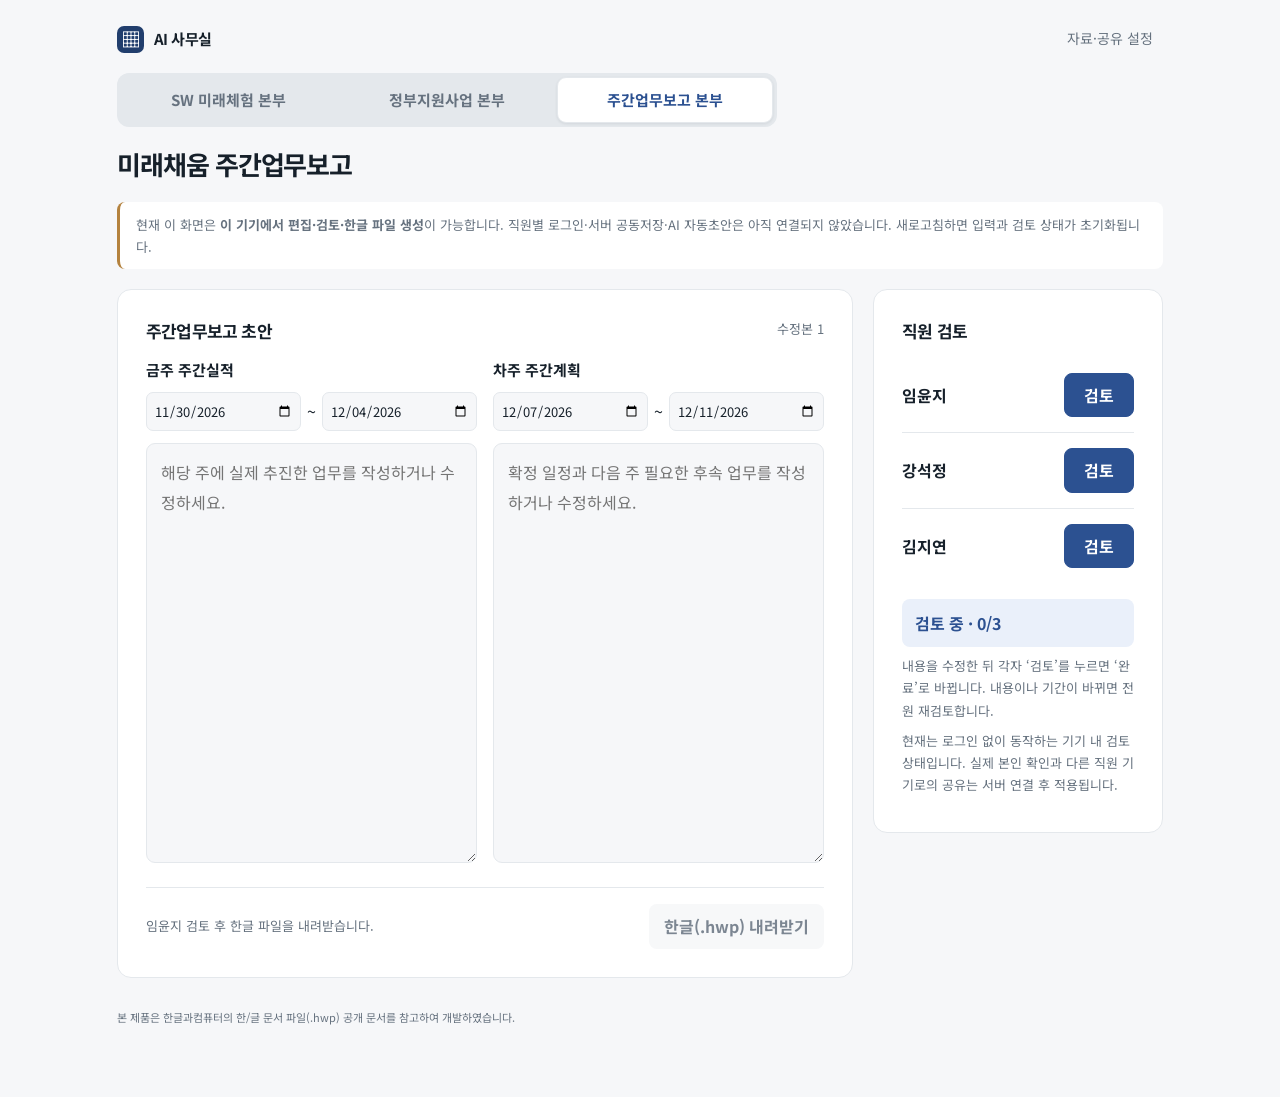
==== commit 18f14188: "fix: unify division UI and replace weekly DOCX with native template-based HWP download" ====
--- a/weekly-report.html
+++ b/weekly-report.html
@@ -1,37 +1,19 @@
 <!doctype html>
-<html lang="ko"><head><meta charset="utf-8"><meta name="viewport" content="width=device-width,initial-scale=1">
-<title>미래채움 주간업무보고 | AI 사무실</title><link href="https://fonts.googleapis.com/css2?family=Noto+Sans+KR:wght@400;500;700&display=swap" rel="stylesheet"><meta name="robots" content="noindex">
-<link rel="stylesheet" href="office-layout.css?v=1"><link rel="stylesheet" href="government-office.css?v=2"><style>
-:root{font-family:"Noto Sans KR",system-ui,"Malgun Gothic",sans-serif;color:var(--ink,#16202a);background:var(--bg,#f6f7f9);--bg:#f6f7f9;--card:#fff;--ink:#16202a;--mute:#66727f;--line:#e4e8ec;--acc:#0f766e;--acc-ink:#fff}
-*{box-sizing:border-box}body{margin:0;font:15px/1.6 "Noto Sans KR",system-ui,sans-serif;background:var(--bg)}a{color:#11675c;text-decoration:none}button,input,textarea{font:inherit}button{cursor:pointer;border:1px solid #d4dce2;border-radius:9px;padding:9px 14px;background:white;color:#263747}button:hover{border-color:#0f766e}button:disabled{opacity:.45;cursor:not-allowed}.primary{background:#0f766e;color:white;border-color:#0f766e}.wrap{max-width:1180px;margin:auto;padding:24px 20px 70px}.top{display:flex;justify-content:space-between;gap:12px;align-items:center}.brand{font-size:14px;font-weight:800;color:#0f766e}.sub{font-size:12px;color:#647480}.division-nav{display:grid;grid-template-columns:repeat(3,minmax(0,1fr));gap:10px;margin:0 0 16px}.division-button{display:flex;align-items:center;justify-content:center;text-align:center;padding:16px 8px;border:1px solid var(--line);border-radius:12px;background:var(--card);color:var(--ink);font-size:15px;font-weight:700;text-decoration:none;min-height:56px}.division-button.is-active{background:var(--acc);border-color:var(--acc);color:var(--acc-ink)}h1{font-size:22px;letter-spacing:-.02em;margin:12px 0 5px}h2{font-size:15px;margin:0 0 13px}h3{font-size:14px;margin:0 0 8px}.notice{background:#fff7e6;border:1px solid #ecd49e;padding:13px 16px;border-radius:10px;margin:18px 0;font-size:13px;color:#725119}.cards{display:grid;grid-template-columns:repeat(4,1fr);gap:12px}.card{background:#fff;border:1px solid #e0e7eb;border-radius:14px;padding:18px;margin-bottom:16px;box-shadow:0 1px 3px #15252f08}.source{min-height:102px}.source b{font-size:14px;display:block}.source span{display:block;margin:8px 0 0;color:#777;font-size:12px}.tag{border-radius:99px;font-size:11px;padding:4px 10px;background:#eef2f5;color:#52616b}.tag.wait{background:#fff0d2;color:#94631d}.tag.done{background:#dcf3e8;color:#096742}.title-row{display:flex;align-items:center;justify-content:space-between;gap:10px;margin-bottom:12px}.columns{display:grid;grid-template-columns:minmax(0,1fr) 310px;gap:18px}.editor{display:grid;grid-template-columns:1fr 1fr;gap:14px}.editor label{font-size:13px;font-weight:700;display:block;margin-bottom:6px}.editor textarea{min-height:280px}.editor textarea,.education input,.members input{width:100%;border:1px solid #ccd7dc;background:#fff;border-radius:8px;padding:11px;resize:vertical;color:#22333b;line-height:1.7}.editor textarea:focus,.education input:focus,.members input:focus{outline:2px solid #85c6b8;border-color:#0f766e}.edu-grid{display:grid;grid-template-columns:1.4fr 1fr 1fr;gap:8px;align-items:center}.edu-grid label{font-size:12px;color:#60707a}.education input{padding:7px 9px}.edu-title{font-weight:700;margin:14px 0 8px}.member{display:grid;grid-template-columns:1fr 70px;gap:8px;align-items:center;padding:10px 0;border-bottom:1px solid #e8eef0}.member:last-child{border:0}.member input{padding:7px 9px}.member button{padding:7px 4px}.stat{padding:14px;background:#f0f4f5;border-radius:9px;font-size:13px;margin-top:14px}.stat.done{background:#e6f5ed;color:#096742}.help{font-size:12px;color:#63717b;line-height:1.75}.actions{display:flex;gap:8px;flex-wrap:wrap;margin-top:14px}.footer{font-size:12px;color:#84929a;margin-top:14px}
-@media(max-width:850px){.cards{grid-template-columns:repeat(2,1fr)}.columns{grid-template-columns:1fr}}@media(max-width:580px){.division-button{font-size:12px;padding:10px 4px;min-height:50px}.wrap{padding:16px 12px}.editor{grid-template-columns:1fr}.top{align-items:flex-start}.cards{grid-template-columns:1fr 1fr}.source{padding:12px;min-height:100px}h1{font-size:23px}}
-@media print{.nav,.notice,.actions,.members button,.footer,.source,.source-title{display:none!important}.columns,.editor{display:block}.card{box-shadow:none;break-inside:avoid}.editor textarea{min-height:140px;border:none}.wrap{padding:0}}
-</style></head>
-<body><main class="wrap">
-<div class="top"><div class="brand">▦ AI 사무실</div><span class="sub">제3본부</span></div>
+<html lang="ko"><head><meta charset="utf-8"><meta name="viewport" content="width=device-width,initial-scale=1"><meta name="robots" content="noindex"><title>미래채움 주간업무보고 | AI 사무실</title>
+<link href="https://fonts.googleapis.com/css2?family=Noto+Sans+KR:wght@400;500;700&display=swap" rel="stylesheet"><link rel="stylesheet" href="office-layout.css?v=1"><link rel="stylesheet" href="office-unified.css?v=20261114-2"></head>
+<body><main class="shell office-layout sw-layout weekly-layout">
+<header class="office-header"><div class="office-brand-row"><div class="office-brand"><span class="office-mark" aria-hidden="true">▦</span>AI 사무실</div><div class="office-tools"><button id="settings-toggle" aria-expanded="false" aria-controls="settings">자료·공유 설정</button></div></div>
 <nav class="division-nav" aria-label="본부 선택"><a class="division-button" href="./?division=sw">SW 미래체험 본부</a><a class="division-button" href="./?division=government">정부지원사업 본부</a><a class="division-button is-active" href="./weekly-report.html" aria-current="page">주간업무보고 본부</a></nav>
-<h1>미래채움 주간업무보고</h1><p class="sub">금주 실적 · 차주 계획 · 교육현황 수동 입력 · 3인 검토</p>
-<div class="notice" role="status"><b>시범 화면:</b> 카톡·회사 메일·사업 문서 연동과 직원 공동저장은 아직 연결되지 않았습니다. 실제 업무 자료와 개인정보를 입력하지 마세요. 입력값은 새로고침 시 초기화됩니다.</div>
-<div class="columns"><section>
-<div class="card"><div class="title-row"><h2>주간업무보고 초안</h2><span id="rev" class="tag">수정본 1</span></div>
-<p class="help">금주 실적은 확인된 사실로 작성합니다. 차주 계획은 확정된 일정과 AI가 제안한 후속 업무를 구분하는 구조입니다. 현재 자동 생성 기능은 연결 전이므로 검토용 편집 화면만 제공됩니다.</p>
-<div class="editor"><div><label for="actual">금주 주간실적</label><textarea id="actual" placeholder="AI 초안이 생성되면 여기에 표시됩니다."></textarea></div><div><label for="planned">차주 주간계획</label><textarea id="planned" placeholder="AI가 사업계획서와 추진경과를 분석해 차주 계획을 제안할 영역입니다."></textarea></div></div>
-</div>
-
-<aside><section class="card members"><h2>직원 3명 검토</h2><p class="help">모두 같은 보고서를 확인하고 수정할 수 있습니다. 각자 검토를 누르면 완료로 바뀌며, 수정 시 재검토가 필요합니다.</p><div id="members"></div><div id="summary" class="stat" aria-live="polite">검토 중 · 0/3</div><p class="help">3명 전원 완료 시 검토 완료 상태로 표시됩니다.</p></section>
-<section class="card"><h2>문서 출력</h2><p class="help">임윤지가 ‘검토’를 누르면 현재 초안을 한컴오피스에서 열 수 있는 DOCX 파일로 자동 내려받습니다. HWP/HWPX 원본 형식 출력은 별도 연동이 필요합니다.</p><div class="actions"><button id="export" class="primary">DOCX 내려받기</button><button id="print">인쇄</button></div></section>
-<section class="card"><h2>공동편집 연결 상태</h2><p class="help">직원별 로그인과 서버 저장 기능은 미연결입니다. 현재 검토 버튼과 수정 내용은 이 브라우저에서만 작동합니다. 공동편집 권한을 연결하기 전까지 다른 본부의 자료를 직원에게 공개하지 마세요.</p></section></aside></div><p class="footer">개인정보와 기관 내부 비공개 자료를 공개 저장소 또는 브라우저 로컬 저장소에 보관하지 않습니다.</p></main>
-<script src="document-export.js?v=1"></script>
-<script>
-(function(){
-const actual=document.getElementById('actual'),planned=document.getElementById('planned'),members=document.getElementById('members'),summary=document.getElementById('summary'),rev=document.getElementById('rev');
-const people=[{name:'임윤지',done:false},{name:'강석정',done:false},{name:'김지연',done:false}];let revision=1;
-function text(){return ['# 소프트웨어(SW) 미래채움사업 주간업무보고','## 주간실적',actual.value||'(미작성)','## 차주 주간계획',planned.value||'(미작성)'].join('\n\n')}
-function download(){if(!window.AIOfficeDocuments){alert('문서 내보내기 기능을 불러오지 못했습니다.');return}try{window.AIOfficeDocuments.downloadDocx(text(),'미래채움_주간업무보고_검토본')}catch(e){alert('문서 생성 실패: '+e.message)}}
-function status(){const count=people.filter(p=>p.done).length;summary.textContent=count===3?'전원 검토 완료 · 3/3':'검토 중 · '+count+'/3';summary.className='stat'+(count===3?' done':'');}
-function render(){members.replaceChildren();people.forEach((p,i)=>{const row=document.createElement('div');row.className='member';const field=document.createElement('span');field.textContent=p.name;field.style.fontWeight='650';const btn=document.createElement('button');btn.textContent=p.done?'완료':'검토';btn.className=p.done?'':'primary';btn.setAttribute('aria-label',p.name+' '+(p.done?'완료':'검토'));btn.onclick=()=>{p.done=!p.done;render();if(i===0&&p.done)download()};row.append(field,btn);members.append(row)});status()}
-function changed(){revision++;rev.textContent='수정본 '+revision;people.forEach(p=>p.done=false);render()}
-[actual,planned].forEach(el=>el.addEventListener('input',changed));
-document.getElementById('print').onclick=()=>window.print();document.getElementById('export').onclick=download;render();
-})();
-</script></body></html>+<div class="office-heading-row"><h1>미래채움 주간업무보고</h1></div></header>
+<div class="weekly-notice">현재 이 화면은 <b>이 기기에서 편집·검토·한글 파일 생성</b>이 가능합니다. 직원별 로그인·서버 공동저장·AI 자동초안은 아직 연결되지 않았습니다. 새로고침하면 입력과 검토 상태가 초기화됩니다.</div>
+<div id="error" class="weekly-error" role="alert" hidden></div>
+<div class="weekly-grid"><section class="office-panel"><div class="panel-heading"><h2>주간업무보고 초안</h2><span id="revision" class="revision">수정본 1</span></div>
+<div class="weekly-editor-grid"><div><label for="actual">금주 주간실적</label><div class="weekly-dates"><input id="start" type="date" aria-label="주간실적 시작일"><span>~</span><input id="end" type="date" aria-label="주간실적 종료일"></div><textarea id="actual" maxlength="12000" placeholder="해당 주에 실제 추진한 업무를 작성하거나 수정하세요."></textarea></div><div><label for="plan">차주 주간계획</label><div class="weekly-dates"><input id="nextStart" type="date" aria-label="주간계획 시작일"><span>~</span><input id="nextEnd" type="date" aria-label="주간계획 종료일"></div><textarea id="plan" maxlength="12000" placeholder="확정 일정과 다음 주 필요한 후속 업무를 작성하거나 수정하세요."></textarea></div></div>
+<div class="weekly-footer"><span class="help" id="download-state">임윤지 검토 후 한글 파일을 내려받습니다.</span><button id="download" class="download-main" disabled>한글(.hwp) 내려받기</button></div></section>
+<aside class="office-panel"><div class="panel-heading"><h2>직원 검토</h2></div><div id="reviewers" class="weekly-reviews"></div><div id="review-status" class="review-status" aria-live="polite">검토 중 · 0/3</div><p class="help">내용을 수정한 뒤 각자 ‘검토’를 누르면 ‘완료’로 바뀝니다. 내용이나 기간이 바뀌면 전원 재검토합니다.</p><p class="help">현재는 로그인 없이 동작하는 기기 내 검토 상태입니다. 실제 본인 확인과 다른 직원 기기로의 공유는 서버 연결 후 적용됩니다.</p></aside></div>
+<section id="settings" class="office-panel weekly-settings" hidden><div class="panel-heading"><h2>자료·연결 및 공유 설정</h2><span class="revision">서버 미연결</span></div>
+<h3>카카오톡 · 회사 메일</h3><p>카카오톡은 지정된 미래채움 단체방에서 내보낸 대화 TXT를 승인된 저장소에 받아 분석하는 방식부터 연결합니다. 기존 단체방 전체를 자동으로 읽는 연결은 아직 없습니다. 회사 메일은 기관에서 허용한 IMAP 수집기로 미래채움 관련 메일만 선별한 뒤 개인정보·비공개 정보를 검사하도록 연결해야 합니다. 계정 비밀번호는 이 화면이나 GitHub에 입력하지 않습니다.</p>
+<h3>사업계획서 · 결과보고서</h3><p>이 화면에는 아직 서버 업로드 기능이 없습니다. 2027년 사업계획서와 2026년 사업 결과보고서 원본은 공개 화면 저장소에 올리지 않습니다. 기관이 승인한 비공개 자료 저장소를 연결한 뒤 이 설정 화면에서 두 문서를 별도로 등록하고 초안 생성기가 읽도록 구성해야 합니다. 파일을 선택하기만 한 상태를 업로드나 분석 완료로 표시하지 않습니다.</p>
+<h3>직원 3명 공동편집 권한</h3><p>임윤지·강석정·김지연의 로그인 계정에 주간업무보고 본부의 읽기·수정·저장 권한만 부여해야 합니다. 다른 두 본부 및 원문 메일 접근은 별도로 차단합니다. 각자의 검토 버튼은 로그인 계정과 일치할 때만 처리하고, 저장된 문서 버전 기준으로 검토 완료를 기록합니다. 이름 입력이나 공유 링크만으로 권한이 생기지 않습니다. 현재 계정 초대·공동저장 기능은 활성화되지 않았습니다.</p>
+<h3>한글 파일</h3><p>제공된 「1111-혁신기술교육센터 주간업무보고.hwp」에서 미래채움 행의 표·문단·글꼴 정의를 사용해 실제 HWP 5.0 파일을 만듭니다. 다른 사업 내용과 과거 교육 수치는 포함하지 않습니다. 교육표는 한글에서 직접 입력할 수 있도록 빈칸으로 유지합니다. 실제 한컴오피스의 화면 배치 검증은 아직 수행하지 않았습니다.</p></section>
+<p class="about">본 제품은 한글과컴퓨터의 한/글 문서 파일(.hwp) 공개 문서를 참고하여 개발하였습니다.</p></main><script src="weekly-hwp.js?v=20261114-2"></script><script src="weekly-report.js?v=20261114-2"></script></body></html>
--- a/office-unified.css
+++ b/office-unified.css
@@ -0,0 +1,13 @@
+/* Shared reading sizes and the same three-division switch on every screen. */
+:root{--bg:#f6f7f9;--card:#fff;--ink:#16202a;--mute:#66727f;--line:#e4e8ec;--acc:#0f766e;--acc-ink:#fff;--accsoft:#e3f4f1;--ok:#15803d;--oksoft:#e4f5ea;--bad:#b91c1c;--badsoft:#fde8e8;--shadow:0 1px 2px rgba(16,24,40,.05)}
+*{box-sizing:border-box}html{-webkit-text-size-adjust:100%}body{margin:0;background:var(--bg);color:var(--ink);font:16px/1.65 "Noto Sans KR","Malgun Gothic",system-ui,sans-serif}
+button,input,textarea,select{font:inherit;color:inherit}button{cursor:pointer;border:1px solid var(--line);border-radius:8px;padding:8px 14px;background:var(--card);min-height:42px}button:disabled{opacity:.55;cursor:default}button.primary{background:var(--acc);color:var(--acc-ink);border-color:var(--acc);font-weight:700}a{color:var(--acc)}:focus-visible{outline:2px solid var(--acc);outline-offset:3px}
+.shell{margin:0 auto}.office-layout{font-size:16px;line-height:1.65}.office-heading-row h1,.office-layout h1{font-size:26px;line-height:1.4;letter-spacing:-.04em}.panel-heading h2,.office-layout .card h2,.office-layout h2{font-size:17px;line-height:1.5}.office-layout h3,.office-layout .md h4{font-size:15px}.office-layout small,.office-layout .small,.office-layout .sub,.office-layout .help{font-size:13px;line-height:1.7}.office-layout .md,.office-layout .doc,.office-layout .office-reading{font-size:16px}.office-layout .md table{font-size:14px}.office-layout .office-field{font-size:15px}
+.division-nav,.office-layout .division-nav{display:grid;grid-template-columns:repeat(3,minmax(0,1fr));width:100%;max-width:660px;gap:3px;padding:4px;border-radius:12px;background:var(--line);margin:13px 0 19px}
+.division-button,.office-layout .division-button{display:flex;align-items:center;justify-content:center;text-align:center;min-width:0;min-height:46px;padding:9px 10px;border:1px solid transparent;border-radius:9px;background:transparent;color:var(--mute);font-size:15px;font-weight:700;line-height:1.5;text-decoration:none}
+.division-button.is-active,.office-layout .division-button.is-active{background:var(--card);color:var(--accent,var(--acc));border-color:var(--line);box-shadow:0 1px 3px #16202a16}
+.office-layout .office-tools>button,.office-layout .office-tools summary,.office-layout .office-formats summary,.office-layout .office-filter button{font-size:14px}.office-layout .office-tabs button{font-size:16px}.office-layout .decision-panel h2{font-size:24px}
+.weekly-layout .office-heading-row{margin-bottom:20px}.weekly-layout .office-heading-row h1{margin:0}.weekly-layout .weekly-grid{display:grid;grid-template-columns:minmax(0,1fr) 290px;gap:20px;align-items:start}.weekly-layout .weekly-editor-grid{display:grid;grid-template-columns:1fr 1fr;gap:16px}.weekly-layout label{display:block;font-size:15px;font-weight:700}.weekly-layout .weekly-dates{display:flex;align-items:center;gap:6px;margin:9px 0 12px}.weekly-layout input[type=date]{width:100%;min-width:0;border:1px solid var(--line);border-radius:7px;background:var(--bg);padding:7px;font-size:13px}.weekly-layout textarea{width:100%;min-height:420px;resize:vertical;border:1px solid var(--line);border-radius:9px;background:var(--bg);padding:14px;font-size:16px;line-height:1.85;margin:0}.weekly-layout .reviewer{display:flex;justify-content:space-between;align-items:center;gap:10px;padding:15px 0;border-bottom:1px solid var(--line)}.weekly-layout .reviewer:last-of-type{border-bottom:0}.weekly-layout .reviewer strong{font-size:16px}.weekly-layout .reviewer button{min-width:70px}.weekly-layout .reviewer .review-done{color:var(--ok);background:var(--oksoft);border-color:transparent;opacity:1}.weekly-layout .review-status{font-weight:700;margin:16px 0 8px;padding:11px 13px;background:var(--tint);color:var(--accent);border-radius:8px}.weekly-layout .muted,.weekly-layout .help{color:var(--mute)}.weekly-layout .help{margin:8px 0}.weekly-layout .weekly-notice{padding:12px 16px;margin-bottom:20px;background:var(--card);border-left:3px solid #b4823e;border-radius:8px;font-size:13px;color:var(--mute)}.weekly-layout .panel-heading{align-items:flex-start}.weekly-layout .panel-heading h2{margin:0}.weekly-layout .revision{font-size:13px;color:var(--mute);white-space:nowrap}.weekly-layout .weekly-footer{display:flex;align-items:center;justify-content:space-between;flex-wrap:wrap;gap:12px;border-top:1px solid var(--line);margin-top:18px;padding-top:16px}.weekly-layout .weekly-error{background:var(--badsoft);color:var(--bad);border-radius:8px;padding:12px;margin-bottom:16px;font-size:14px}.weekly-layout [hidden]{display:none!important}.weekly-layout .weekly-settings{margin-top:20px}.weekly-layout .weekly-settings h3{margin:20px 0 8px}.weekly-layout .weekly-settings p{font-size:14px;line-height:1.8}.weekly-layout .weekly-settings code{font-size:13px}.weekly-layout .about{font-size:11px;color:var(--mute);margin-top:30px}
+@media(prefers-color-scheme:dark){:root:not([data-theme=light]){--bg:#0e1317;--card:#161d23;--ink:#e8edf1;--mute:#abb7c0;--line:#303c45;--ok:#4ade80;--oksoft:#12301d;--bad:#f87171;--badsoft:#3a1717;--shadow:none}}
+@media(max-width:900px){.weekly-layout .weekly-grid{grid-template-columns:minmax(0,1fr)}.weekly-layout .weekly-reviews{display:grid;grid-template-columns:repeat(3,minmax(0,1fr));gap:14px}.weekly-layout .reviewer{border-bottom:0;flex-wrap:wrap}.weekly-layout textarea{min-height:340px}}
+@media(max-width:600px){.office-heading-row h1,.office-layout h1{font-size:26px}.division-button,.office-layout .division-button{font-size:13px;min-height:50px;padding:8px 5px}.weekly-layout .weekly-editor-grid{grid-template-columns:1fr}.weekly-layout textarea{min-height:260px}.office-layout .office-tabs button{font-size:14px}.weekly-layout .weekly-grid{gap:14px}.weekly-layout .weekly-reviews{gap:8px}}
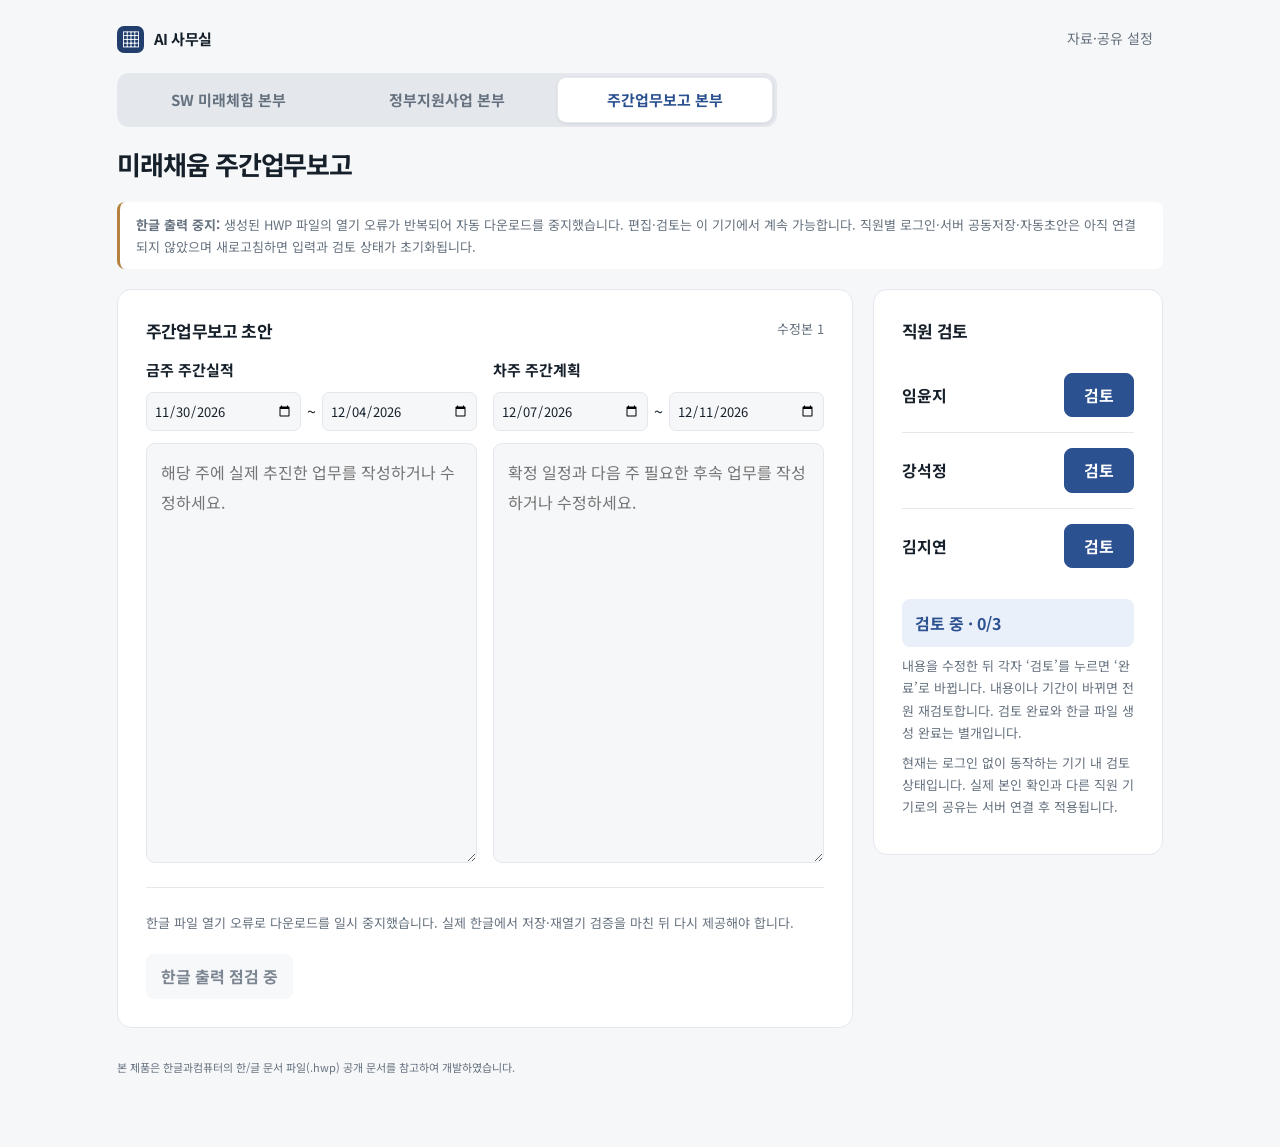
==== commit 08562557: "fix: disclose HWP export suspension and invalidate stale export UI cache" ====
--- a/weekly-report.html
+++ b/weekly-report.html
@@ -5,15 +5,15 @@
 <header class="office-header"><div class="office-brand-row"><div class="office-brand"><span class="office-mark" aria-hidden="true">▦</span>AI 사무실</div><div class="office-tools"><button id="settings-toggle" aria-expanded="false" aria-controls="settings">자료·공유 설정</button></div></div>
 <nav class="division-nav" aria-label="본부 선택"><a class="division-button" href="./?division=sw">SW 미래체험 본부</a><a class="division-button" href="./?division=government">정부지원사업 본부</a><a class="division-button is-active" href="./weekly-report.html" aria-current="page">주간업무보고 본부</a></nav>
 <div class="office-heading-row"><h1>미래채움 주간업무보고</h1></div></header>
-<div class="weekly-notice">현재 이 화면은 <b>이 기기에서 편집·검토·한글 파일 생성</b>이 가능합니다. 직원별 로그인·서버 공동저장·AI 자동초안은 아직 연결되지 않았습니다. 새로고침하면 입력과 검토 상태가 초기화됩니다.</div>
+<div class="weekly-notice"><b>한글 출력 중지:</b> 생성된 HWP 파일의 열기 오류가 반복되어 자동 다운로드를 중지했습니다. 편집·검토는 이 기기에서 계속 가능합니다. 직원별 로그인·서버 공동저장·자동초안은 아직 연결되지 않았으며 새로고침하면 입력과 검토 상태가 초기화됩니다.</div>
 <div id="error" class="weekly-error" role="alert" hidden></div>
 <div class="weekly-grid"><section class="office-panel"><div class="panel-heading"><h2>주간업무보고 초안</h2><span id="revision" class="revision">수정본 1</span></div>
 <div class="weekly-editor-grid"><div><label for="actual">금주 주간실적</label><div class="weekly-dates"><input id="start" type="date" aria-label="주간실적 시작일"><span>~</span><input id="end" type="date" aria-label="주간실적 종료일"></div><textarea id="actual" maxlength="12000" placeholder="해당 주에 실제 추진한 업무를 작성하거나 수정하세요."></textarea></div><div><label for="plan">차주 주간계획</label><div class="weekly-dates"><input id="nextStart" type="date" aria-label="주간계획 시작일"><span>~</span><input id="nextEnd" type="date" aria-label="주간계획 종료일"></div><textarea id="plan" maxlength="12000" placeholder="확정 일정과 다음 주 필요한 후속 업무를 작성하거나 수정하세요."></textarea></div></div>
-<div class="weekly-footer"><span class="help" id="download-state">임윤지 검토 후 한글 파일을 내려받습니다.</span><button id="download" class="download-main" disabled>한글(.hwp) 내려받기</button></div></section>
-<aside class="office-panel"><div class="panel-heading"><h2>직원 검토</h2></div><div id="reviewers" class="weekly-reviews"></div><div id="review-status" class="review-status" aria-live="polite">검토 중 · 0/3</div><p class="help">내용을 수정한 뒤 각자 ‘검토’를 누르면 ‘완료’로 바뀝니다. 내용이나 기간이 바뀌면 전원 재검토합니다.</p><p class="help">현재는 로그인 없이 동작하는 기기 내 검토 상태입니다. 실제 본인 확인과 다른 직원 기기로의 공유는 서버 연결 후 적용됩니다.</p></aside></div>
+<div class="weekly-footer"><span class="help" id="download-state">한글 파일 열기 오류로 다운로드를 일시 중지했습니다.</span><button id="download" class="download-main" disabled>한글 출력 점검 중</button></div></section>
+<aside class="office-panel"><div class="panel-heading"><h2>직원 검토</h2></div><div id="reviewers" class="weekly-reviews"></div><div id="review-status" class="review-status" aria-live="polite">검토 중 · 0/3</div><p class="help">내용을 수정한 뒤 각자 ‘검토’를 누르면 ‘완료’로 바뀝니다. 내용이나 기간이 바뀌면 전원 재검토합니다. 검토 완료와 한글 파일 생성 완료는 별개입니다.</p><p class="help">현재는 로그인 없이 동작하는 기기 내 검토 상태입니다. 실제 본인 확인과 다른 직원 기기로의 공유는 서버 연결 후 적용됩니다.</p></aside></div>
 <section id="settings" class="office-panel weekly-settings" hidden><div class="panel-heading"><h2>자료·연결 및 공유 설정</h2><span class="revision">서버 미연결</span></div>
 <h3>카카오톡 · 회사 메일</h3><p>카카오톡은 지정된 미래채움 단체방에서 내보낸 대화 TXT를 승인된 저장소에 받아 분석하는 방식부터 연결합니다. 기존 단체방 전체를 자동으로 읽는 연결은 아직 없습니다. 회사 메일은 기관에서 허용한 IMAP 수집기로 미래채움 관련 메일만 선별한 뒤 개인정보·비공개 정보를 검사하도록 연결해야 합니다. 계정 비밀번호는 이 화면이나 GitHub에 입력하지 않습니다.</p>
 <h3>사업계획서 · 결과보고서</h3><p>이 화면에는 아직 서버 업로드 기능이 없습니다. 2027년 사업계획서와 2026년 사업 결과보고서 원본은 공개 화면 저장소에 올리지 않습니다. 기관이 승인한 비공개 자료 저장소를 연결한 뒤 이 설정 화면에서 두 문서를 별도로 등록하고 초안 생성기가 읽도록 구성해야 합니다. 파일을 선택하기만 한 상태를 업로드나 분석 완료로 표시하지 않습니다.</p>
 <h3>직원 3명 공동편집 권한</h3><p>임윤지·강석정·김지연의 로그인 계정에 주간업무보고 본부의 읽기·수정·저장 권한만 부여해야 합니다. 다른 두 본부 및 원문 메일 접근은 별도로 차단합니다. 각자의 검토 버튼은 로그인 계정과 일치할 때만 처리하고, 저장된 문서 버전 기준으로 검토 완료를 기록합니다. 이름 입력이나 공유 링크만으로 권한이 생기지 않습니다. 현재 계정 초대·공동저장 기능은 활성화되지 않았습니다.</p>
-<h3>한글 파일</h3><p>제공된 「1111-혁신기술교육센터 주간업무보고.hwp」에서 미래채움 행의 표·문단·글꼴 정의를 사용해 실제 HWP 5.0 파일을 만듭니다. 다른 사업 내용과 과거 교육 수치는 포함하지 않습니다. 교육표는 한글에서 직접 입력할 수 있도록 빈칸으로 유지합니다. 실제 한컴오피스의 화면 배치 검증은 아직 수행하지 않았습니다.</p></section>
-<p class="about">본 제품은 한글과컴퓨터의 한/글 문서 파일(.hwp) 공개 문서를 참고하여 개발하였습니다.</p></main><script src="weekly-hwp.js?v=20261114-2"></script><script src="weekly-report.js?v=20261114-2"></script></body></html>
+<h3>한글 파일</h3><p>제공된 「1111-혁신기술교육센터 주간업무보고.hwp」 원본은 보존합니다. 두 차례 제공한 생성본은 실제 열기에서 실패했고 파일 구조 검사 통과만으로 정상 호환성을 확인할 수 없었습니다. 기존 브라우저 HWP 조립 방식은 다운로드에 사용하지 않습니다. 한글 실행 환경에서 원본 서식으로 저장한 파일의 재열기와 표·본문 확인을 마친 뒤 출력 경로를 복구해야 합니다. 아직 해당 실행·검증은 완료되지 않았으며 다른 파일 형식으로 자동 대체하지 않습니다.</p></section>
+<p class="about">본 제품은 한글과컴퓨터의 한/글 문서 파일(.hwp) 공개 문서를 참고하여 개발하였습니다.</p></main><script src="weekly-hwp.js?v=20261114-native-v2"></script><script src="weekly-hwp-compat.js?v=20261114-native-v2"></script><script src="weekly-report.js?v=20261114-export-blocked"></script></body></html>
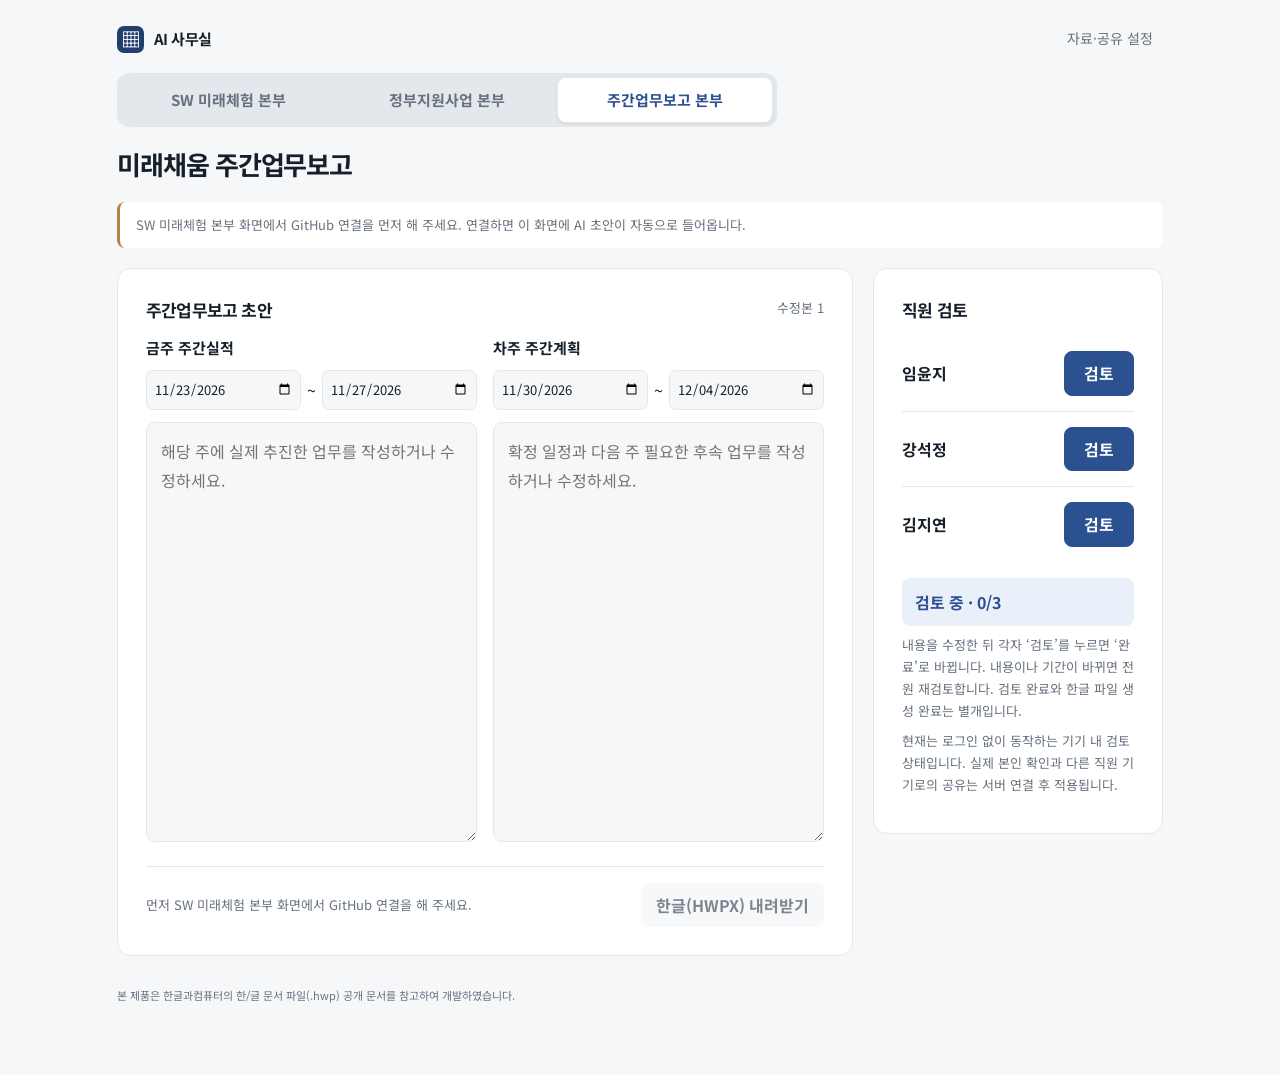
==== commit 0c1c642c: "feat: SW 본부 결과 중심 화면(기획안 TOP 2 카드, 정기 보고서 한글 다운로드), 주간보고 AI 초안 불러오기·HWPX 다운로드 Co-Authored-By: Claude" ====
--- a/weekly-report.html
+++ b/weekly-report.html
@@ -1,19 +1,19 @@
 <!doctype html>
 <html lang="ko"><head><meta charset="utf-8"><meta name="viewport" content="width=device-width,initial-scale=1"><meta name="robots" content="noindex"><title>미래채움 주간업무보고 | AI 사무실</title>
-<link href="https://fonts.googleapis.com/css2?family=Noto+Sans+KR:wght@400;500;700&display=swap" rel="stylesheet"><link rel="stylesheet" href="office-layout.css?v=1"><link rel="stylesheet" href="office-unified.css?v=20261114-2"></head>
+<link href="https://fonts.googleapis.com/css2?family=Noto+Sans+KR:wght@400;500;700&display=swap" rel="stylesheet"><link rel="stylesheet" href="office-layout.css?v=1"><link rel="stylesheet" href="office-unified.css?v=20261114-2"><style>.weekly-check{margin:14px 0 0;padding:12px 14px;border-radius:10px;background:#fff8e6;border:1px solid #f0d58a;font-size:14px}.weekly-check pre{white-space:pre-wrap;font-family:inherit;margin:6px 0 0}</style></head>
 <body><main class="shell office-layout sw-layout weekly-layout">
 <header class="office-header"><div class="office-brand-row"><div class="office-brand"><span class="office-mark" aria-hidden="true">▦</span>AI 사무실</div><div class="office-tools"><button id="settings-toggle" aria-expanded="false" aria-controls="settings">자료·공유 설정</button></div></div>
 <nav class="division-nav" aria-label="본부 선택"><a class="division-button" href="./?division=sw">SW 미래체험 본부</a><a class="division-button" href="./?division=government">정부지원사업 본부</a><a class="division-button is-active" href="./weekly-report.html" aria-current="page">주간업무보고 본부</a></nav>
 <div class="office-heading-row"><h1>미래채움 주간업무보고</h1></div></header>
-<div class="weekly-notice"><b>한글 출력 중지:</b> 생성된 HWP 파일의 열기 오류가 반복되어 자동 다운로드를 중지했습니다. 편집·검토는 이 기기에서 계속 가능합니다. 직원별 로그인·서버 공동저장·자동초안은 아직 연결되지 않았으며 새로고침하면 입력과 검토 상태가 초기화됩니다.</div>
+<div class="weekly-notice" id="draft-state">AI 초안을 불러오는 중입니다.</div>
 <div id="error" class="weekly-error" role="alert" hidden></div>
 <div class="weekly-grid"><section class="office-panel"><div class="panel-heading"><h2>주간업무보고 초안</h2><span id="revision" class="revision">수정본 1</span></div>
 <div class="weekly-editor-grid"><div><label for="actual">금주 주간실적</label><div class="weekly-dates"><input id="start" type="date" aria-label="주간실적 시작일"><span>~</span><input id="end" type="date" aria-label="주간실적 종료일"></div><textarea id="actual" maxlength="12000" placeholder="해당 주에 실제 추진한 업무를 작성하거나 수정하세요."></textarea></div><div><label for="plan">차주 주간계획</label><div class="weekly-dates"><input id="nextStart" type="date" aria-label="주간계획 시작일"><span>~</span><input id="nextEnd" type="date" aria-label="주간계획 종료일"></div><textarea id="plan" maxlength="12000" placeholder="확정 일정과 다음 주 필요한 후속 업무를 작성하거나 수정하세요."></textarea></div></div>
-<div class="weekly-footer"><span class="help" id="download-state">한글 파일 열기 오류로 다운로드를 일시 중지했습니다.</span><button id="download" class="download-main" disabled>한글 출력 점검 중</button></div></section>
+<div id="check-box" class="weekly-check" hidden><b>확인 필요</b><pre id="check"></pre></div><div class="weekly-footer"><span class="help" id="download-state">AI 초안을 불러오는 중입니다.</span><button id="download" class="download-main" disabled>한글(HWPX) 내려받기</button></div></section>
 <aside class="office-panel"><div class="panel-heading"><h2>직원 검토</h2></div><div id="reviewers" class="weekly-reviews"></div><div id="review-status" class="review-status" aria-live="polite">검토 중 · 0/3</div><p class="help">내용을 수정한 뒤 각자 ‘검토’를 누르면 ‘완료’로 바뀝니다. 내용이나 기간이 바뀌면 전원 재검토합니다. 검토 완료와 한글 파일 생성 완료는 별개입니다.</p><p class="help">현재는 로그인 없이 동작하는 기기 내 검토 상태입니다. 실제 본인 확인과 다른 직원 기기로의 공유는 서버 연결 후 적용됩니다.</p></aside></div>
 <section id="settings" class="office-panel weekly-settings" hidden><div class="panel-heading"><h2>자료·연결 및 공유 설정</h2><span class="revision">서버 미연결</span></div>
 <h3>카카오톡 · 회사 메일</h3><p>카카오톡은 지정된 미래채움 단체방에서 내보낸 대화 TXT를 승인된 저장소에 받아 분석하는 방식부터 연결합니다. 기존 단체방 전체를 자동으로 읽는 연결은 아직 없습니다. 회사 메일은 기관에서 허용한 IMAP 수집기로 미래채움 관련 메일만 선별한 뒤 개인정보·비공개 정보를 검사하도록 연결해야 합니다. 계정 비밀번호는 이 화면이나 GitHub에 입력하지 않습니다.</p>
 <h3>사업계획서 · 결과보고서</h3><p>이 화면에는 아직 서버 업로드 기능이 없습니다. 2027년 사업계획서와 2026년 사업 결과보고서 원본은 공개 화면 저장소에 올리지 않습니다. 기관이 승인한 비공개 자료 저장소를 연결한 뒤 이 설정 화면에서 두 문서를 별도로 등록하고 초안 생성기가 읽도록 구성해야 합니다. 파일을 선택하기만 한 상태를 업로드나 분석 완료로 표시하지 않습니다.</p>
 <h3>직원 3명 공동편집 권한</h3><p>임윤지·강석정·김지연의 로그인 계정에 주간업무보고 본부의 읽기·수정·저장 권한만 부여해야 합니다. 다른 두 본부 및 원문 메일 접근은 별도로 차단합니다. 각자의 검토 버튼은 로그인 계정과 일치할 때만 처리하고, 저장된 문서 버전 기준으로 검토 완료를 기록합니다. 이름 입력이나 공유 링크만으로 권한이 생기지 않습니다. 현재 계정 초대·공동저장 기능은 활성화되지 않았습니다.</p>
-<h3>한글 파일</h3><p>제공된 「1111-혁신기술교육센터 주간업무보고.hwp」 원본은 보존합니다. 두 차례 제공한 생성본은 실제 열기에서 실패했고 파일 구조 검사 통과만으로 정상 호환성을 확인할 수 없었습니다. 기존 브라우저 HWP 조립 방식은 다운로드에 사용하지 않습니다. 한글 실행 환경에서 원본 서식으로 저장한 파일의 재열기와 표·본문 확인을 마친 뒤 출력 경로를 복구해야 합니다. 아직 해당 실행·검증은 완료되지 않았으며 다른 파일 형식으로 자동 대체하지 않습니다.</p></section>
-<p class="about">본 제품은 한글과컴퓨터의 한/글 문서 파일(.hwp) 공개 문서를 참고하여 개발하였습니다.</p></main><script src="weekly-hwp.js?v=20261114-native-v2"></script><script src="weekly-hwp-compat.js?v=20261114-native-v2"></script><script src="weekly-report.js?v=20261114-export-blocked"></script></body></html>
+<h3>한글 파일</h3><p>매주 월요일 AI 초안이 작성되면 PC에서 한글(HWPX) 파일도 함께 만들어집니다. 2026-11-17에 실제 한글 2024에서 열기·본문 확인을 마쳤습니다. 이 화면에서 고친 내용은 파일에 자동 반영되지 않으므로, 최종본은 내려받은 한글 파일에서 수정하세요. 「1111-혁신기술교육센터 주간업무보고.hwp」 원본 서식과 똑같이 맞추는 작업은 아직 하지 않았습니다.</p></section>
+<p class="about">본 제품은 한글과컴퓨터의 한/글 문서 파일(.hwp) 공개 문서를 참고하여 개발하였습니다.</p></main><script src="weekly-hwp.js?v=20261114-native-v2"></script><script src="weekly-hwp-compat.js?v=20261114-native-v2"></script><script src="hwpx-download.js?v=1"></script><script src="weekly-report.js?v=20261117-draft"></script></body></html>
